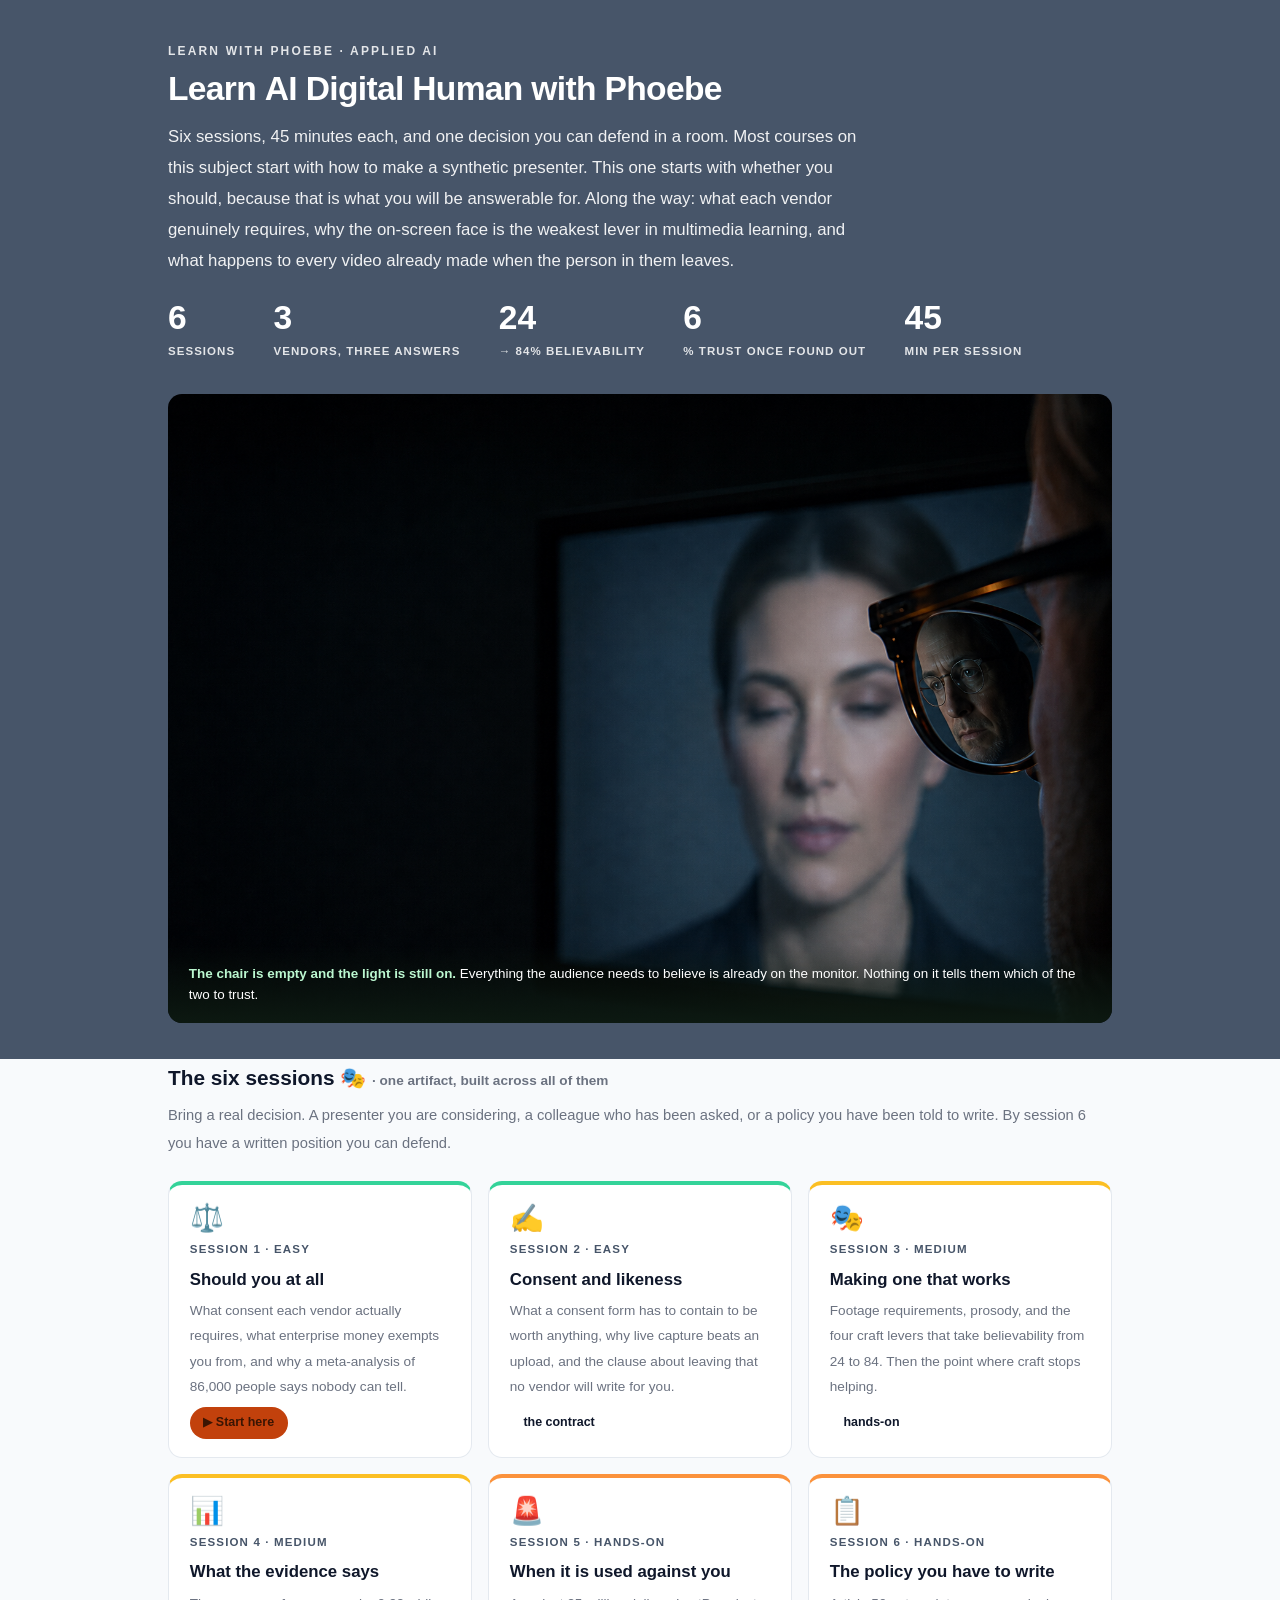
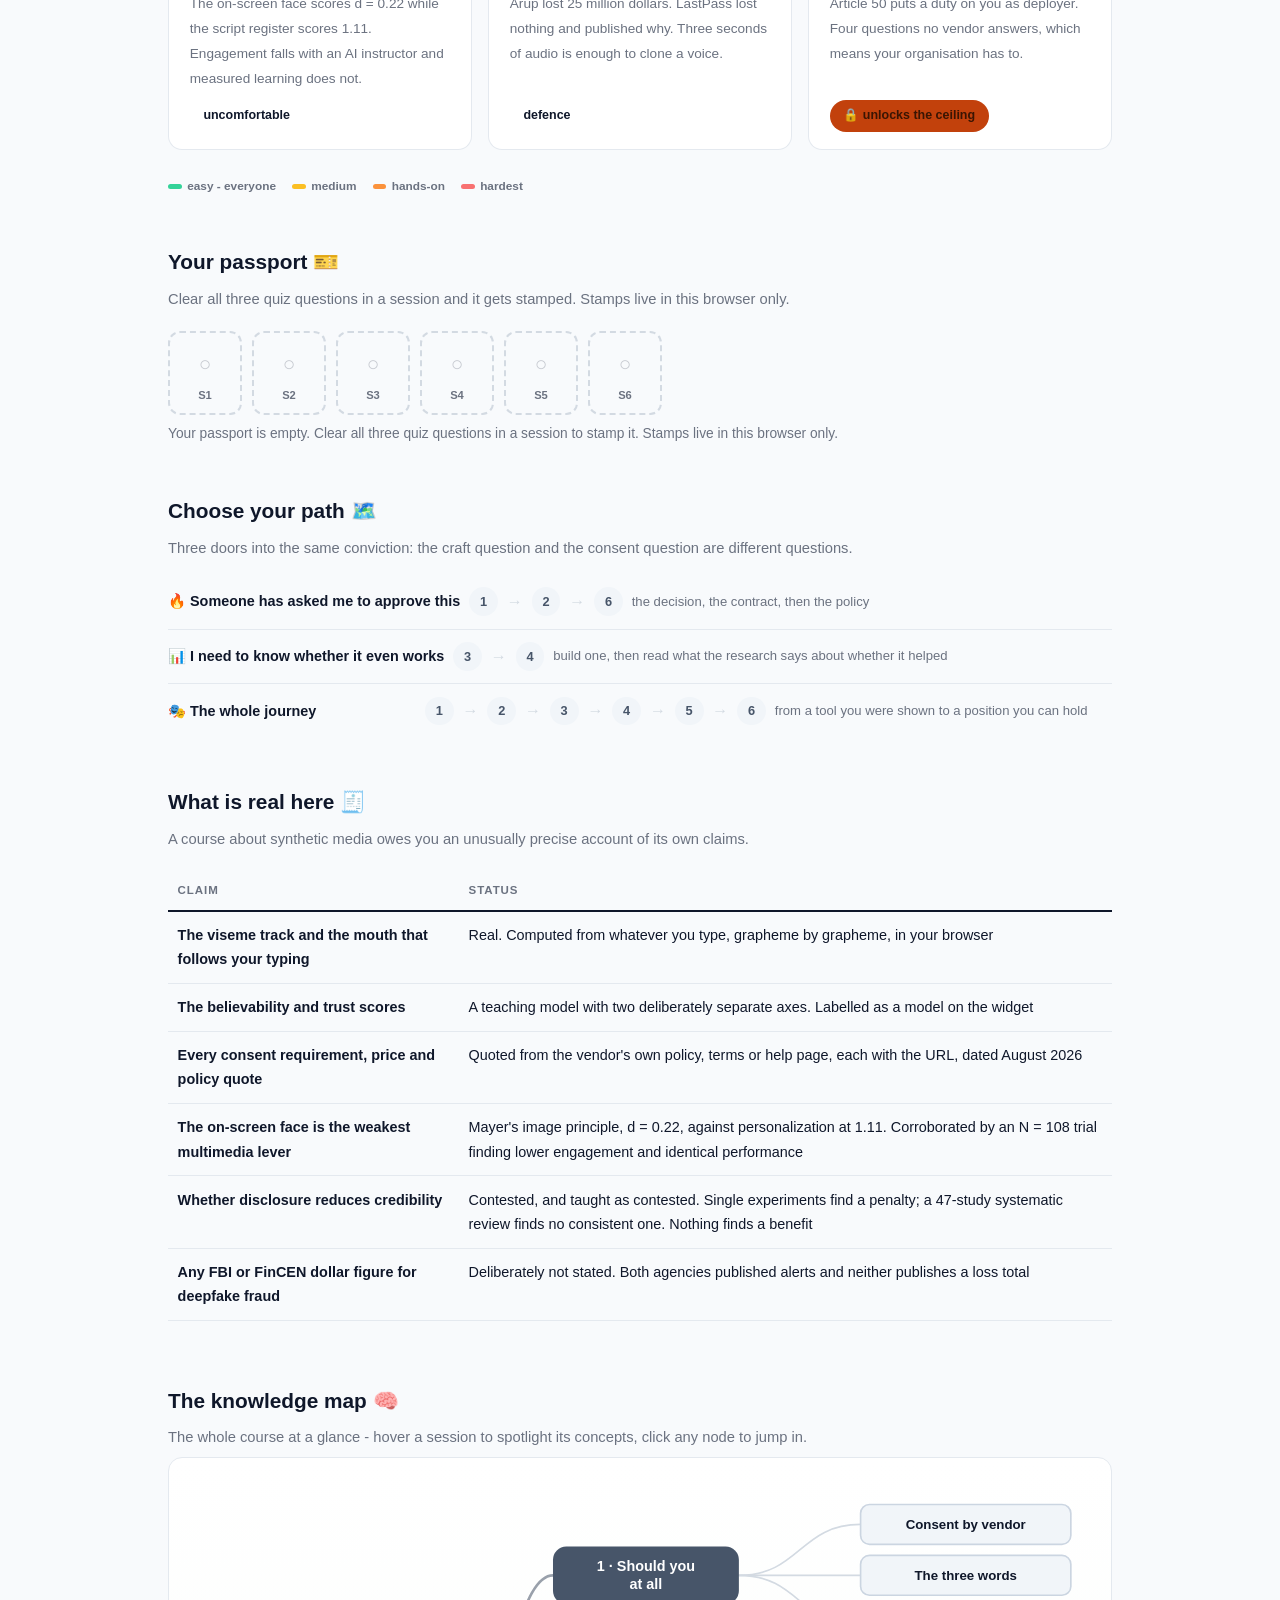
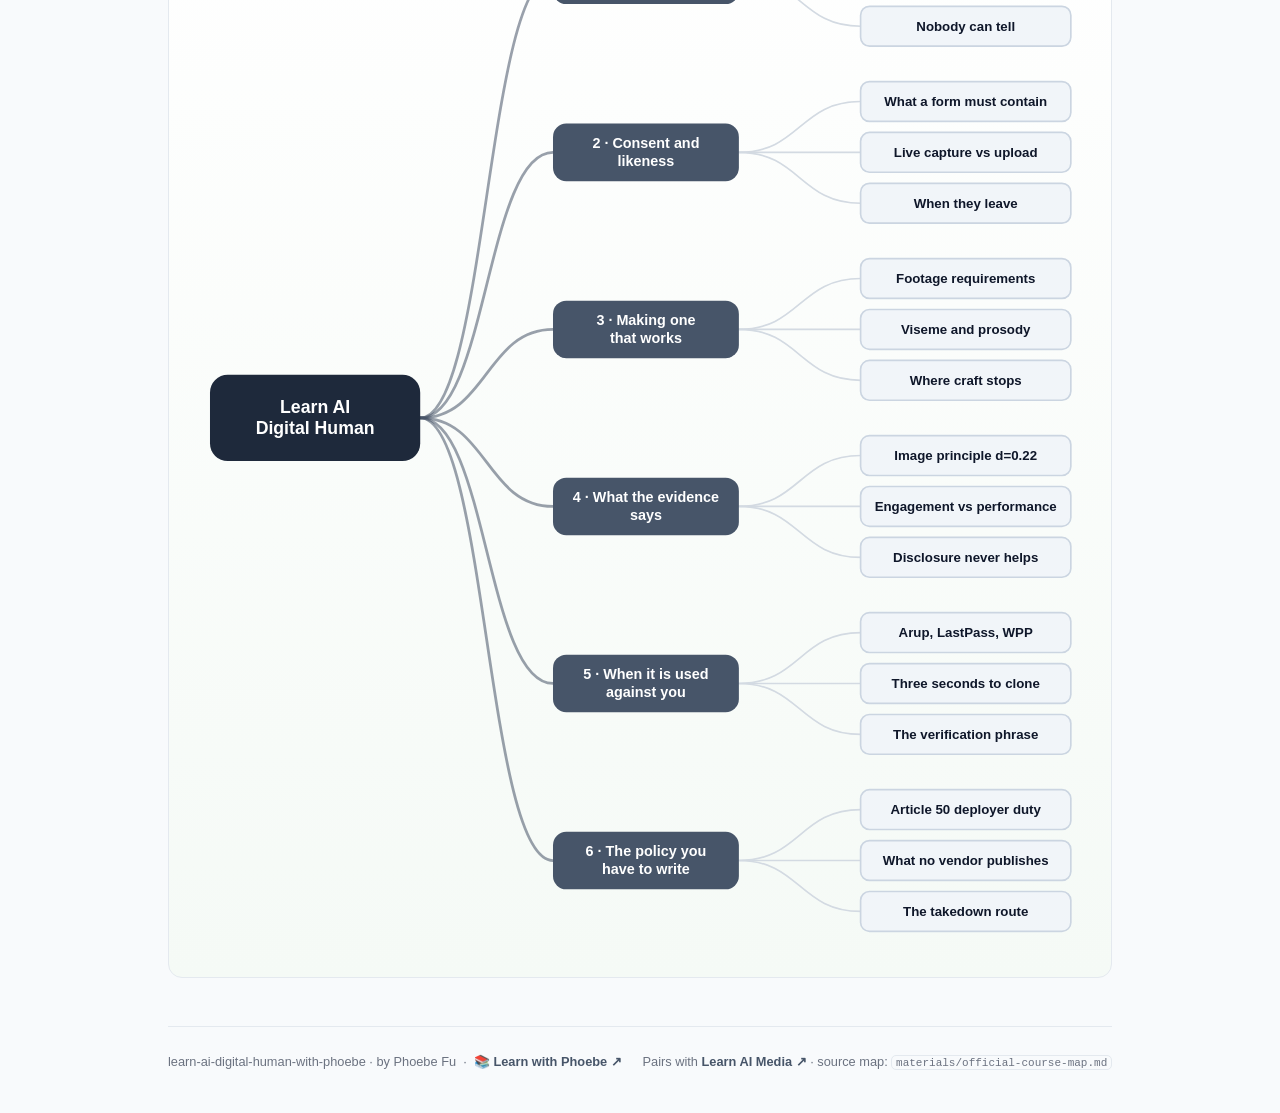
==== index.html @ c994aacd "Style .mono and .callout.warn, which markup used but no stylesheet defined An estate-wide sweep for " ====
<!DOCTYPE html>
<html lang="en">
<head>
<meta charset="UTF-8">
<meta name="viewport" content="width=device-width, initial-scale=1.0">
<!-- social:start -->
<meta name="description" content="Six sessions on synthetic presenters. Drive a real viseme engine in your browser, and find out what consent each vendor requires, what the evidence says about whether a face helps at all, and what happens when the person leaves. Free, by Phoebe Fu.">
<meta property="og:type" content="website">
<meta property="og:site_name" content="Learn with Phoebe">
<meta property="og:title" content="Learn AI Digital Human with Phoebe">
<meta property="og:description" content="Six sessions on synthetic presenters. Real viseme engine, real consent policies, and the evidence nobody quotes.">
<meta property="og:url" content="https://phoebefu6.github.io/learn-ai-digital-human-with-phoebe/">
<meta property="og:image" content="https://phoebefu6.github.io/learn-ai-digital-human-with-phoebe/assets/og-cover.png">
<meta name="twitter:card" content="summary_large_image">
<meta name="twitter:title" content="Learn AI Digital Human with Phoebe">
<meta name="twitter:description" content="Two of three vendors will build a talking likeness from a photo with no consent step.">
<meta name="twitter:image" content="https://phoebefu6.github.io/learn-ai-digital-human-with-phoebe/assets/og-cover.png">
<!-- social:end -->
<title>Learn AI Digital Human with Phoebe</title>
<link rel="stylesheet" href="assets/style.css?v=3">
<style>

  .stats-row { display: flex; gap: 2.4rem; margin-top: 1.5rem; flex-wrap: wrap; }
  .stat b { display: block; font-size: 2.1rem; font-weight: 800; line-height: 1.05; font-variant-numeric: tabular-nums; }
  .stat span { font-size: .72rem; opacity: .85; text-transform: uppercase; letter-spacing: .09em; font-weight: 600; }

  .course-grid { display: grid; grid-template-columns: repeat(auto-fit, minmax(17rem, 1fr)); gap: 1rem; margin-top: 1.5rem; }
  .course-card {
    border: 1px solid var(--hairline);
    border-top: 4px solid var(--diff, var(--indigo));
    border-radius: var(--radius);
    padding: 1.2rem 1.3rem 1.1rem;
    display: flex;
    flex-direction: column;
    gap: .5rem;
    text-decoration: none;
    color: var(--ink);
    background: #fff;
    transition: box-shadow .15s ease, border-color .15s ease, transform .15s ease;
    position: relative;
  }
  .course-card:hover { border-color: var(--indigo-soft); border-top-color: var(--diff, var(--indigo)); box-shadow: 0 8px 28px rgba(21,128,61,.14); transform: translateY(-3px); }
  .course-card .cicon { font-size: 1.7rem; line-height: 1; }
  .course-card .cnum { font-size: .72rem; font-weight: 700; color: var(--indigo); text-transform: uppercase; letter-spacing: .1em; }
  .course-card h3 { font-size: 1.05rem; font-weight: 800; line-height: 1.3; }
  .course-card p { font-size: .85rem; color: var(--muted); flex: 1; }
  .course-card .meta { display: flex; gap: .4rem; flex-wrap: wrap; }

  .diff-legend { display: flex; gap: 1rem; margin-top: 1.6rem; font-size: .74rem; color: var(--muted); font-weight: 600; flex-wrap: wrap; }
  .diff-legend i { display: inline-block; width: .85rem; height: .35rem; border-radius: 999px; margin-right: .35rem; vertical-align: middle; }

  .paths { margin-top: 2.6rem; }
  .paths h2 { font-size: 1.3rem; font-weight: 800; margin-bottom: .3rem; }
  .paths .plede { color: var(--muted); font-size: .92rem; margin-bottom: .8rem; }
  .path { display: flex; gap: .55rem; align-items: center; padding: .75rem 0; border-bottom: .5px solid var(--hairline); flex-wrap: wrap; }
  .path:last-child { border-bottom: none; }
  .path b { min-width: 15.5rem; font-size: .9rem; }
  .path .pstep { background: var(--indigo-50); color: var(--indigo); border-radius: 999px; padding: .16rem .68rem; font-weight: 700; font-size: .8rem; text-decoration: none; transition: all .12s ease; }
  .path .pstep:hover { background: var(--indigo); color: #fff; }
  .path .parr { color: var(--faint); font-weight: 700; }

  .mm-section { margin-top: 1.6rem; }
  .mm-section h2 { font-size: 1.3rem; font-weight: 800; margin-bottom: .2rem; }
  .mm-section .mm-lede { color: var(--muted); font-size: .92rem; margin-bottom: .4rem; }
  .mm-wrap { border: 1px solid var(--hairline); border-radius: var(--radius); background: linear-gradient(180deg,#fff,#F5FAF6); padding: .6rem; overflow-x: auto; }
  .mm-svg { width: 100%; height: auto; display: block; max-width: 60rem; margin: 0 auto; min-width: 34rem; }
  .mm-link { cursor: pointer; text-decoration: none; }
  .mm-node rect { transition: opacity .15s ease, filter .15s ease; }
  .mm-node text { pointer-events: none; }
  .mm-link:hover .mm-node rect { filter: brightness(1.06); }
  .mm-edge { transition: opacity .15s ease; }

  .hero-art { position: relative; margin: 1.8rem 0 0; border-radius: var(--radius); overflow: hidden; background: #0D1A12; }
  .hero-art img { display: block; width: 100%; height: auto; }
  .hero-art figcaption {
    position: absolute; left: 0; right: 0; bottom: 0; padding: 1.1rem 1.3rem;
    background: linear-gradient(to top, rgba(13,26,18,.94), rgba(13,26,18,0));
    color: #fff; font-size: .84rem; line-height: 1.6;
  }
  .hero-art figcaption b { color: #BBF7D0; }
  @media (max-width: 720px) { .hero-art figcaption { position: static; background: #0D1A12; } }
</style>
</head>
<body>

<header class="masthead">
  <div class="wrap">
    <div class="eyebrow">Learn with Phoebe · Applied AI</div>
    <h1>Learn AI <span class="accent">Digital Human</span> with Phoebe</h1>
    <p class="sub">Six sessions, 45 minutes each, and one decision you can defend in a room. Most courses on this subject start with how to make a synthetic presenter. This one starts with whether you should, because that is what you will be answerable for. Along the way: what each vendor genuinely requires, why the on-screen face is the weakest lever in multimedia learning, and what happens to every video already made when the person in them leaves.</p>
    <div class="stats-row">
      <div class="stat"><b data-count="6">6</b><span>sessions</span></div>
      <div class="stat"><b data-count="3">3</b><span>vendors, three answers</span></div>
      <div class="stat"><b data-count="24">24</b><span>→ 84% believability</span></div>
      <div class="stat"><b data-count="6">6</b><span>% trust once found out</span></div>
      <div class="stat"><b data-count="45">45</b><span>min per session</span></div>
    </div>
    <figure class="hero-art">
      <img src="assets/hero.png" alt="A studio monitor showing a composed, well-lit presenter mid-sentence. The chair in front of the camera rig facing the monitor is empty, and the key light is still on.">
      <figcaption><b>The chair is empty and the light is still on.</b> Everything the audience needs to believe is already on the monitor. Nothing on it tells them which of the two to trust.</figcaption>
    </figure>
  </div>
</header>

<main class="wrap">

  <section class="section">
    <div class="paths" style="margin-top:0">
      <h2>The six sessions 🎭 <span style="font-size:.85rem;font-weight:600;color:var(--muted)">· one artifact, built across all of them</span></h2>
      <p class="plede">Bring a real decision. A presenter you are considering, a colleague who has been asked, or a policy you have been told to write. By session 6 you have a written position you can defend.</p>
    </div>

    <div class="course-grid">
      <a class="course-card" href="courses/01-should-you-at-all.html" style="--diff:#34D399">
        <span class="cicon">⚖️</span>
        <span class="cnum">Session 1 · easy</span>
        <h3>Should you at all</h3>
        <p>What consent each vendor actually requires, what enterprise money exempts you from, and why a meta-analysis of 86,000 people says nobody can tell.</p>
        <span class="meta"><span class="pill amber">▶ Start here</span></span>
      </a>
      <a class="course-card" href="courses/02-consent-and-likeness.html" style="--diff:#34D399">
        <span class="cicon">✍️</span>
        <span class="cnum">Session 2 · easy</span>
        <h3>Consent and likeness</h3>
        <p>What a consent form has to contain to be worth anything, why live capture beats an upload, and the clause about leaving that no vendor will write for you.</p>
        <span class="meta"><span class="pill">the contract</span></span>
      </a>
      <a class="course-card" href="courses/03-making-one-that-works.html" style="--diff:#FBBF24">
        <span class="cicon">🎭</span>
        <span class="cnum">Session 3 · medium</span>
        <h3>Making one that works</h3>
        <p>Footage requirements, prosody, and the four craft levers that take believability from 24 to 84. Then the point where craft stops helping.</p>
        <span class="meta"><span class="pill">hands-on</span></span>
      </a>
      <a class="course-card" href="courses/04-what-the-evidence-says.html" style="--diff:#FBBF24">
        <span class="cicon">📊</span>
        <span class="cnum">Session 4 · medium</span>
        <h3>What the evidence says</h3>
        <p>The on-screen face scores d = 0.22 while the script register scores 1.11. Engagement falls with an AI instructor and measured learning does not.</p>
        <span class="meta"><span class="pill">uncomfortable</span></span>
      </a>
      <a class="course-card" href="courses/05-when-it-is-used-against-you.html" style="--diff:#FB923C">
        <span class="cicon">🚨</span>
        <span class="cnum">Session 5 · hands-on</span>
        <h3>When it is used against you</h3>
        <p>Arup lost 25 million dollars. LastPass lost nothing and published why. Three seconds of audio is enough to clone a voice.</p>
        <span class="meta"><span class="pill">defence</span></span>
      </a>
      <a class="course-card" href="courses/06-the-policy-you-have-to-write.html" style="--diff:#FB923C">
        <span class="cicon">📋</span>
        <span class="cnum">Session 6 · hands-on</span>
        <h3>The policy you have to write</h3>
        <p>Article 50 puts a duty on you as deployer. Four questions no vendor answers, which means your organisation has to.</p>
        <span class="meta"><span class="pill amber">🔒 unlocks the ceiling</span></span>
      </a>
    </div>

    <div class="diff-legend">
      <span><i style="background:#34D399"></i>easy - everyone</span>
      <span><i style="background:#FBBF24"></i>medium</span>
      <span><i style="background:#FB923C"></i>hands-on</span>
      <span><i style="background:#F87171"></i>hardest</span>
    </div>
  </section>

  <section class="section">
    <div class="paths" style="margin-top:0">
      <h2>Your passport 🎫</h2>
      <p class="plede">Clear all three quiz questions in a session and it gets stamped. Stamps live in this browser only.</p>
    </div>
    <div class="pp-strip"></div>
  </section>

  <section class="section">
    <div class="paths">
      <h2>Choose your path 🗺️</h2>
      <p class="plede">Three doors into the same conviction: the craft question and the consent question are different questions.</p>
      <div class="path"><b>🔥 Someone has asked me to approve this</b>
        <a class="pstep" href="courses/01-should-you-at-all.html">1</a><span class="parr">→</span>
        <a class="pstep" href="courses/02-consent-and-likeness.html">2</a><span class="parr">→</span>
        <a class="pstep" href="courses/06-the-policy-you-have-to-write.html">6</a>
        <span style="font-size:.82rem;color:var(--muted)">the decision, the contract, then the policy</span>
      </div>
      <div class="path"><b>📊 I need to know whether it even works</b>
        <a class="pstep" href="courses/03-making-one-that-works.html">3</a><span class="parr">→</span>
        <a class="pstep" href="courses/04-what-the-evidence-says.html">4</a>
        <span style="font-size:.82rem;color:var(--muted)">build one, then read what the research says about whether it helped</span>
      </div>
      <div class="path"><b>🎭 The whole journey</b>
        <a class="pstep" href="courses/01-should-you-at-all.html">1</a><span class="parr">→</span>
        <a class="pstep" href="courses/02-consent-and-likeness.html">2</a><span class="parr">→</span>
        <a class="pstep" href="courses/03-making-one-that-works.html">3</a><span class="parr">→</span>
        <a class="pstep" href="courses/04-what-the-evidence-says.html">4</a><span class="parr">→</span>
        <a class="pstep" href="courses/05-when-it-is-used-against-you.html">5</a><span class="parr">→</span>
        <a class="pstep" href="courses/06-the-policy-you-have-to-write.html">6</a>
        <span style="font-size:.82rem;color:var(--muted)">from a tool you were shown to a position you can hold</span>
      </div>
    </div>
  </section>

  <section class="section">
    <div class="paths" style="margin-top:0">
      <h2>What is real here 🧾</h2>
      <p class="plede">A course about synthetic media owes you an unusually precise account of its own claims.</p>
    </div>
    <table class="clean">
      <tr><th>Claim</th><th>Status</th></tr>
      <tr><td>The viseme track and the mouth that follows your typing</td><td>Real. Computed from whatever you type, grapheme by grapheme, in your browser</td></tr>
      <tr><td>The believability and trust scores</td><td>A teaching model with two deliberately separate axes. Labelled as a model on the widget</td></tr>
      <tr><td>Every consent requirement, price and policy quote</td><td>Quoted from the vendor's own policy, terms or help page, each with the URL, dated August 2026</td></tr>
      <tr><td>The on-screen face is the weakest multimedia lever</td><td>Mayer's image principle, d = 0.22, against personalization at 1.11. Corroborated by an N = 108 trial finding lower engagement and identical performance</td></tr>
      <tr><td>Whether disclosure reduces credibility</td><td>Contested, and taught as contested. Single experiments find a penalty; a 47-study systematic review finds no consistent one. Nothing finds a benefit</td></tr>
      <tr><td>Any FBI or FinCEN dollar figure for deepfake fraud</td><td>Deliberately not stated. Both agencies published alerts and neither publishes a loss total</td></tr>
    </table>
  </section>

  <section class="section mm-section">
    <h2>The knowledge map 🧠</h2>
    <p class="mm-lede">The whole course at a glance - hover a session to spotlight its concepts, click any node to jump in.</p>
    <div class="mm-wrap"><div id="mindmap"></div></div>
  </section>

  <footer class="pagefoot">
    <span>learn-ai-digital-human-with-phoebe · by Phoebe Fu &nbsp;·&nbsp; 📚 <a href="https://phoebefu6.github.io/learn-with-phoebe/">Learn with Phoebe ↗</a></span>
    <span>Pairs with <a href="https://phoebefu6.github.io/learn-ai-media-with-phoebe/">Learn AI Media ↗</a> · source map: <span class="mono">materials/official-course-map.md</span></span>
  </footer>

</main>

<script>
window.MINDMAP_DATA = {
  "title": "Learn AI\nDigital Human",
  "centerColor": "#1E293B",
  "sessions": [
    {
      "label": "Should you\nat all",
      "href": "courses/01-should-you-at-all.html",
      "color": "#34D399",
      "concepts": [
        {
          "label": "Consent by vendor",
          "href": "courses/01-should-you-at-all.html"
        },
        {
          "label": "The three words",
          "href": "courses/01-should-you-at-all.html"
        },
        {
          "label": "Nobody can tell",
          "href": "courses/01-should-you-at-all.html"
        }
      ]
    },
    {
      "label": "Consent and\nlikeness",
      "href": "courses/02-consent-and-likeness.html",
      "color": "#34D399",
      "concepts": [
        {
          "label": "What a form must contain",
          "href": "courses/02-consent-and-likeness.html"
        },
        {
          "label": "Live capture vs upload",
          "href": "courses/02-consent-and-likeness.html"
        },
        {
          "label": "When they leave",
          "href": "courses/02-consent-and-likeness.html"
        }
      ]
    },
    {
      "label": "Making one\nthat works",
      "href": "courses/03-making-one-that-works.html",
      "color": "#FBBF24",
      "concepts": [
        {
          "label": "Footage requirements",
          "href": "courses/03-making-one-that-works.html"
        },
        {
          "label": "Viseme and prosody",
          "href": "courses/03-making-one-that-works.html"
        },
        {
          "label": "Where craft stops",
          "href": "courses/03-making-one-that-works.html"
        }
      ]
    },
    {
      "label": "What the evidence\nsays",
      "href": "courses/04-what-the-evidence-says.html",
      "color": "#FBBF24",
      "concepts": [
        {
          "label": "Image principle d=0.22",
          "href": "courses/04-what-the-evidence-says.html"
        },
        {
          "label": "Engagement vs performance",
          "href": "courses/04-what-the-evidence-says.html"
        },
        {
          "label": "Disclosure never helps",
          "href": "courses/04-what-the-evidence-says.html"
        }
      ]
    },
    {
      "label": "When it is used\nagainst you",
      "href": "courses/05-when-it-is-used-against-you.html",
      "color": "#FB923C",
      "concepts": [
        {
          "label": "Arup, LastPass, WPP",
          "href": "courses/05-when-it-is-used-against-you.html"
        },
        {
          "label": "Three seconds to clone",
          "href": "courses/05-when-it-is-used-against-you.html"
        },
        {
          "label": "The verification phrase",
          "href": "courses/05-when-it-is-used-against-you.html"
        }
      ]
    },
    {
      "label": "The policy you\nhave to write",
      "href": "courses/06-the-policy-you-have-to-write.html",
      "color": "#FB923C",
      "concepts": [
        {
          "label": "Article 50 deployer duty",
          "href": "courses/06-the-policy-you-have-to-write.html"
        },
        {
          "label": "What no vendor publishes",
          "href": "courses/06-the-policy-you-have-to-write.html"
        },
        {
          "label": "The takedown route",
          "href": "courses/06-the-policy-you-have-to-write.html"
        }
      ]
    }
  ]
};
</script>
<script src="assets/mindmap.js?v=1"></script>
<script src="assets/app.js?v=1"></script>
</body>
</html>
---- assets/style.css ----
/* learn-mcp-with-phoebe - editorial bold design system
   Accent: SQLite blue #475569 · Ink navy #1E293B · Flagship: amber #C2410C
   (CSS var names still read --indigo/--amber; they hold SQL-blue values.) */

:root {
  --indigo: #475569;
  --indigo-deep: #1E293B;
  --indigo-mid: #64748B;
  --indigo-soft: #CBD5E1;
  --indigo-50: #F1F5F9;
  --ink: #0F172A;
  --muted: #6B7280;
  --faint: #D3DAE2;
  --hairline: #E4E9EF;
  --amber: #C2410C;
  --amber-ink: #3A1503;
  --amber-50: #FEF0E7;
  --paper: #F8FAFC;
  --code-bg: #0B121C;
  --code-ink: #DDE5EE;
  --radius: 14px;
}

* { margin: 0; padding: 0; box-sizing: border-box; }

html { font-size: 16px; scroll-behavior: smooth; }
html.zoom-125 { font-size: 20px; }
html.zoom-150 { font-size: 24px; }

body {
  font-family: "Inter", -apple-system, BlinkMacSystemFont, "Segoe UI", Roboto, sans-serif;
  background: var(--paper);
  color: var(--ink);
  line-height: 1.85;
  font-feature-settings: "tnum";
}

.wrap { max-width: 62rem; margin: 0 auto; padding: 0 1.5rem; }

/* ---------- header band ---------- */
.masthead {
  background: var(--indigo);
  color: #fff;
  padding: 2.5rem 0 2.25rem;
}
.masthead .eyebrow {
  font-size: .75rem;
  letter-spacing: .18em;
  text-transform: uppercase;
  opacity: .85;
  font-weight: 600;
}
.masthead h1 {
  font-size: 2.1rem;
  line-height: 1.15;
  font-weight: 800;
  margin: .5rem 0 .75rem;
  letter-spacing: -.02em;
}
.masthead h1 .accent { color: inherit; }
.masthead .sub { font-size: 1.05rem; opacity: .92; max-width: 44rem; }

.chip-row { display: flex; flex-wrap: wrap; gap: .5rem; margin-top: 1.1rem; }
.chip {
  display: inline-flex;
  align-items: center;
  gap: .35rem;
  border-radius: 999px;
  padding: .25rem .8rem;
  font-size: .78rem;
  font-weight: 600;
  white-space: nowrap;
}
.chip.level { background: #fff; color: var(--indigo); }
.chip.audience { background: rgba(255,255,255,.16); color: #fff; border: 1px solid rgba(255,255,255,.35); }
.chip.time { background: var(--ink); color: #fff; font-variant-numeric: tabular-nums; }


/* ---------- toolbar ---------- */
.toolbar {
  position: sticky;
  top: 0;
  z-index: 40;
  background: rgba(255,255,255,.94);
  backdrop-filter: blur(6px);
  border-bottom: 1px solid var(--hairline);
  padding: .55rem 0;
}
.toolbar .wrap { display: flex; align-items: center; gap: .6rem; }
.toolbar .crumb { font-size: .8rem; color: var(--muted); font-weight: 600; margin-right: auto; }
.toolbar .crumb a { color: var(--indigo); text-decoration: none; }
.btn {
  border: 1px solid var(--hairline);
  background: #fff;
  color: var(--ink);
  border-radius: 999px;
  padding: .35rem .9rem;
  font-size: .78rem;
  font-weight: 600;
  cursor: pointer;
  font-family: inherit;
  transition: all .15s ease;
}
.btn:hover { border-color: var(--indigo); color: var(--indigo); }
.btn.primary { background: var(--indigo); border-color: var(--indigo); color: #fff; }
.btn.primary:hover { background: var(--indigo-deep); }

/* ---------- sections ---------- */
main { padding: 2.5rem 0 4rem; }

.section { margin-bottom: 2.8rem; }
.section-kicker { margin-bottom: 1rem; }
.section-kicker .klabel {
  display: block;
  font-size: .72rem;
  text-transform: uppercase;
  letter-spacing: .1em;
  color: var(--indigo);
  font-weight: 700;
  margin-bottom: .35rem;
}
.section-kicker h2 {
  font-size: 1.45rem;
  font-weight: 800;
  letter-spacing: -.01em;
  display: flex;
  align-items: center;
  gap: .7rem;
  flex-wrap: wrap;
}
.section-kicker .tag {
  border-radius: 999px;
  padding: .18rem .7rem;
  font-size: .7rem;
  font-weight: 700;
  text-transform: uppercase;
  letter-spacing: .08em;
}
.tag.concept { background: var(--indigo-50); color: var(--indigo); }
.tag.demo { background: var(--amber-50); color: var(--amber-ink); }
.tag.exercise { background: var(--ink); color: #fff; }

.lede { color: var(--muted); max-width: 46rem; margin-bottom: 1.4rem; line-height: 1.8; }

/* live vs self-study markers on cards */
.mode {
  font-size: .64rem;
  font-weight: 700;
  text-transform: uppercase;
  letter-spacing: .07em;
  padding: .14rem .6rem;
  border-radius: 999px;
  flex: none;
}
.mode.live { background: var(--indigo); color: #fff; }
.mode.self { background: #fff; color: var(--muted); border: 1px solid var(--hairline); }

/* ---------- accordions ---------- */
details.card {
  border: 1px solid var(--hairline);
  border-radius: var(--radius);
  margin-bottom: .8rem;
  overflow: hidden;
  background: #fff;
}
details.card[open] { border-color: var(--indigo-soft); box-shadow: 0 8px 28px rgba(71,85,105,.08); }
details.card summary {
  list-style: none;
  cursor: pointer;
  padding: 1rem 1.25rem;
  display: flex;
  align-items: center;
  gap: .75rem;
  font-weight: 700;
  font-size: 1.02rem;
  user-select: none;
}
details.card summary::-webkit-details-marker { display: none; }
details.card summary .dot {
  width: .6rem; height: .6rem;
  border-radius: 999px;
  background: var(--indigo);
  flex: none;
}
details.card summary .mini { margin-left: auto; font-size: .72rem; color: var(--muted); font-weight: 600; white-space: nowrap; }
details.card summary .caret { transition: transform .2s ease; color: var(--indigo); font-size: .8rem; }
details.card[open] summary .caret { transform: rotate(90deg); }
details.card .body { padding: 0 1.25rem 1.4rem; border-top: 1px solid var(--hairline); padding-top: 1.15rem; }
details.card .body p { margin-bottom: 1.05rem; max-width: 48rem; }
details.card .body p:last-child { margin-bottom: 0; }
details.card .body ul, details.card .body ol { margin: 0 0 1.1rem 1.2rem; max-width: 47rem; }
details.card .body li { margin-bottom: .65rem; }
details.card .body h4 { font-size: .95rem; font-weight: 700; margin: 1.1rem 0 .45rem; }
details.card .body h4:first-child { margin-top: 0; }

/* ---------- pills & legends ---------- */
.legend { display: flex; flex-wrap: wrap; gap: .5rem; margin: 0 0 1.2rem; }
.pill {
  display: inline-flex;
  align-items: center;
  gap: .4rem;
  border-radius: 999px;
  padding: .28rem .85rem;
  font-size: .78rem;
  font-weight: 600;
}
.pill.solid { background: var(--indigo); color: #fff; }
.pill.light { background: var(--indigo-50); color: var(--indigo); }
.pill.inkpill { background: var(--ink); color: #fff; }
.pill.amber, .pill.peach { background: var(--amber); color: var(--amber-ink); }
.pill.bare { color: var(--faint); }

/* ---------- 4D grid ---------- */
.grid-2 { display: grid; grid-template-columns: repeat(auto-fit, minmax(15rem, 1fr)); gap: .8rem; margin: .5rem 0 1rem; }
.d-card {
  border: 1px solid var(--hairline);
  border-left: 4px solid var(--indigo);
  border-radius: 10px;
  padding: 1rem 1.1rem;
}
.d-card h4 { font-size: .95rem; margin-bottom: .3rem; }
.d-card h4 .lead-letter { color: var(--indigo); }
.d-card p { font-size: .86rem; color: var(--muted); margin: 0; }

/* ---------- tables ---------- */
table.clean { width: 100%; border-collapse: collapse; font-size: .9rem; margin: .4rem 0 1rem; }
table.clean th {
  text-align: left;
  font-size: .72rem;
  text-transform: uppercase;
  letter-spacing: .08em;
  color: var(--muted);
  padding: .5rem .6rem;
  border-bottom: 2px solid var(--ink);
}
table.clean td { padding: .7rem .6rem; border-bottom: .5px solid var(--hairline); vertical-align: top; line-height: 1.7; }
table.clean td:first-child { font-weight: 600; }

/* ---------- prompt boxes ---------- */
.prompt-box {
  position: relative;
  background: var(--code-bg);
  color: var(--code-ink);
  border-radius: var(--radius);
  padding: 1.1rem 1.2rem;
  margin: 1rem 0 1.2rem;
  font-family: "SF Mono", ui-monospace, Menlo, Consolas, monospace;
  font-size: .84rem;
  line-height: 1.65;
  white-space: pre-wrap;
  word-break: break-word;
}
.prompt-box .label {
  position: absolute;
  top: -0.7rem;
  left: 1rem;
  background: var(--indigo);
  color: #fff;
  font-family: "Inter", -apple-system, sans-serif;
  font-size: .68rem;
  font-weight: 700;
  letter-spacing: .06em;
  text-transform: uppercase;
  border-radius: 999px;
  padding: .15rem .7rem;
}
.prompt-box.bad .label { background: var(--faint); color: var(--ink); }
.prompt-box.good .label { background: var(--amber); color: var(--amber-ink); }
.copy-btn {
  position: absolute;
  top: .7rem;
  right: .7rem;
  background: rgba(255,255,255,.1);
  border: 1px solid rgba(255,255,255,.25);
  color: #fff;
  border-radius: 999px;
  padding: .25rem .8rem;
  font-size: .72rem;
  font-weight: 600;
  cursor: pointer;
  font-family: "Inter", -apple-system, sans-serif;
  transition: background .15s ease;
}
.copy-btn:hover { background: rgba(255,255,255,.22); }
.copy-btn.copied { background: var(--amber); border-color: var(--amber); color: var(--amber-ink); }

/* ---------- demo steps ---------- */
.steps { counter-reset: step; margin: .6rem 0 1rem; }
.step {
  display: flex;
  gap: .9rem;
  padding: .85rem 0;
  border-bottom: .5px solid var(--hairline);
}
.step:last-child { border-bottom: none; }
.step::before {
  counter-increment: step;
  content: counter(step);
  flex: none;
  width: 1.7rem; height: 1.7rem;
  border-radius: 999px;
  background: var(--indigo-50);
  color: var(--indigo);
  font-weight: 700;
  font-size: .85rem;
  display: inline-flex;
  align-items: center;
  justify-content: center;
  margin-top: .1rem;
}
.step p { margin: 0; }

/* ---------- callouts ---------- */
.callout {
  border-radius: var(--radius);
  padding: 1rem 1.2rem;
  margin: 1rem 0;
  font-size: .92rem;
}
.callout.tip { background: var(--indigo-50); border-left: 4px solid var(--indigo); }
.callout.win { background: var(--amber-50); border-left: 4px solid var(--amber); }
.callout strong:first-child { display: block; margin-bottom: .2rem; }

.callout.example {
  background: #FFFFFF;
  border: 1px solid var(--hairline);
  border-left: 4px solid var(--amber);
  font-size: .9rem;
}
.callout.example .ex-pill {
  display: inline-block;
  background: var(--amber);
  color: var(--amber-ink);
  border-radius: 999px;
  padding: .15rem .7rem;
  font-size: .68rem;
  font-weight: 700;
  text-transform: uppercase;
  letter-spacing: .06em;
  margin-bottom: .5rem;
}
.callout.example p { margin: 0 0 .75rem; max-width: 47rem; }
.callout.example p:last-child { margin-bottom: 0; }
.callout.example ul { margin: 0 0 0 1.1rem; max-width: 46rem; }
.callout.example li { margin-bottom: .6rem; }
.callout.example li:last-child { margin-bottom: 0; }

/* ---------- zoomable figures ---------- */
figure.zoomable {
  border: 1px solid var(--hairline);
  border-radius: var(--radius);
  padding: 1.2rem;
  margin: 1rem 0 1.4rem;
  cursor: zoom-in;
  transition: box-shadow .15s ease;
  background: #fff;
}
figure.zoomable:hover { box-shadow: 0 8px 28px rgba(71,85,105,.12); }
figure.zoomable svg, figure.zoomable img { width: 100%; height: auto; display: block; }
figure.zoomable figcaption {
  margin-top: .6rem;
  font-size: .76rem;
  color: var(--muted);
  font-weight: 600;
  display: flex;
  align-items: center;
  gap: .4rem;
}

.lightbox {
  position: fixed;
  inset: 0;
  z-index: 100;
  background: rgba(15,23,42,.9);
  display: none;
  align-items: center;
  justify-content: center;
  padding: 3vh 3vw;
  cursor: zoom-out;
}
.lightbox.open { display: flex; }
.lightbox .inner {
  background: #fff;
  border-radius: var(--radius);
  padding: 2rem;
  max-width: 94vw;
  max-height: 92vh;
  overflow: auto;
}
.lightbox .inner svg, .lightbox .inner img { width: min(88vw, 70rem); height: auto; }
.lightbox .close-hint {
  position: fixed;
  top: 1rem; right: 1.4rem;
  color: #fff;
  font-size: .8rem;
  font-weight: 600;
  opacity: .8;
}

/* ---------- courses covered ---------- */
.covered { border: 1px solid var(--hairline); border-radius: var(--radius); overflow: hidden; }
.covered-row {
  display: flex;
  align-items: baseline;
  gap: .8rem;
  padding: .75rem 1.1rem;
  border-bottom: .5px solid var(--hairline);
  font-size: .9rem;
}
.covered-row:last-child { border-bottom: none; }
.covered-row .status { flex: none; }
.covered-row .name { font-weight: 600; }
.covered-row .note { margin-left: auto; color: var(--muted); font-size: .78rem; text-align: right; }

/* ---------- cheat sheet footer ---------- */
.cheat {
  background: var(--ink);
  color: #fff;
  border-radius: var(--radius);
  padding: 1.6rem 1.6rem 1.3rem;
  margin-top: 3rem;
}
.cheat h3 { font-size: 1.1rem; margin-bottom: 1rem; }
.cheat h3 span { color: var(--indigo-soft); }
.cheat .grid-2 { gap: 1rem; }
.cheat .cheat-item { border-left: 3px solid var(--indigo-mid); padding-left: .8rem; }
.cheat .cheat-item b { display: block; font-size: .85rem; color: var(--indigo-soft); }
.cheat .cheat-item span { font-size: .82rem; opacity: .85; }

footer.pagefoot {
  border-top: 1px solid var(--hairline);
  margin-top: 3rem;
  padding: 1.4rem 0 2.5rem;
  font-size: .8rem;
  color: var(--muted);
  display: flex;
  justify-content: space-between;
  flex-wrap: wrap;
  gap: .8rem;
}
footer.pagefoot a { color: var(--indigo); text-decoration: none; font-weight: 600; }

/* ---------- wayfinding: reading progress + section dots + part numbers ---------- */

#progress-bar {
  position: fixed;
  top: 0; left: 0;
  height: 3px;
  width: 0;
  background: linear-gradient(90deg, var(--indigo), var(--amber));
  z-index: 90;
}

.pagenav {
  position: fixed;
  right: 1.1rem;
  top: 50%;
  transform: translateY(-50%);
  z-index: 50;
  display: flex;
  flex-direction: column;
  gap: .55rem;
}
.pagenav a {
  width: .68rem; height: .68rem;
  border-radius: 999px;
  background: #fff;
  border: 2px solid var(--faint);
  display: block;
  position: relative;
  transition: all .15s ease;
}
.pagenav a:hover { border-color: var(--indigo); transform: scale(1.3); }
.pagenav a.active { background: var(--indigo); border-color: var(--indigo); }
.pagenav a .nlabel {
  position: absolute;
  right: 1.4rem;
  top: 50%;
  transform: translateY(-50%);
  background: var(--ink);
  color: #fff;
  font-size: .7rem;
  font-weight: 600;
  padding: .22rem .65rem;
  border-radius: 6px;
  white-space: nowrap;
  opacity: 0;
  pointer-events: none;
  transition: opacity .15s ease;
}
.pagenav a:hover .nlabel { opacity: 1; }
@media (max-width: 74rem) { .pagenav { display: none; } }

main { counter-reset: partnum -1; }
.section .section-kicker { position: relative; }
.section .section-kicker::before {
  counter-increment: partnum;
  content: counter(partnum, decimal-leading-zero);
  position: absolute;
  right: 0;
  top: -1.2rem;
  font-size: 4.4rem;
  font-weight: 800;
  color: var(--indigo-50);
  line-height: 1;
  font-variant-numeric: tabular-nums;
  pointer-events: none;
  z-index: 0;
}
.section .section-kicker > * { position: relative; z-index: 1; }

details.card summary { transition: background .15s ease; }
details.card summary:hover { background: #FAFCFE; }

/* ---------- journey strip: you are here in the series ---------- */
.journey {
  display: flex;
  align-items: center;
  gap: .45rem;
  margin-top: 1.1rem;
  flex-wrap: wrap;
}
.journey .jlabel { font-size: .7rem; font-weight: 700; text-transform: uppercase; letter-spacing: .09em; opacity: .8; margin-right: .3rem; }
.journey a {
  width: 1.7rem; height: 1.7rem;
  border-radius: 999px;
  display: inline-flex;
  align-items: center;
  justify-content: center;
  font-size: .8rem;
  font-weight: 700;
  text-decoration: none;
  color: #fff;
  border: 1.5px solid rgba(255,255,255,.45);
  transition: all .15s ease;
  font-variant-numeric: tabular-nums;
}
.journey a:hover { border-color: #fff; transform: scale(1.12); }
.journey a.here { background: #fff; color: var(--indigo); border-color: #fff; }
.journey a.dd-chip { width: auto; border-radius: 999px; padding: 0 .7rem; font-size: .72rem; }

/* ---------- check-yourself quiz ---------- */
.quiz-q {
  border: 1px solid var(--hairline);
  border-radius: var(--radius);
  padding: 1.1rem 1.25rem 1rem;
  margin-bottom: .9rem;
  background: #fff;
}
.quiz-q .qtext { font-weight: 700; margin-bottom: .7rem; }
.quiz-q .qopt {
  display: block;
  width: 100%;
  text-align: left;
  background: #fff;
  border: 1px solid var(--hairline);
  border-radius: 10px;
  padding: .6rem .9rem;
  margin-bottom: .5rem;
  font-size: .9rem;
  font-family: inherit;
  color: var(--ink);
  cursor: pointer;
  transition: all .15s ease;
}
.quiz-q .qopt:hover { border-color: var(--indigo); background: var(--indigo-50); }
.quiz-q .qopt.correct { background: var(--indigo); border-color: var(--indigo); color: #fff; font-weight: 600; }
.quiz-q .qopt.correct::after { content: "  ✓"; }
.quiz-q .qopt.wrong { background: #FEF2F2; border-color: #FCA5A5; color: #991B1B; animation: qshake .3s ease; }
.quiz-q .qopt.wrong::after { content: "  ✗ try again"; font-size: .78rem; }
.quiz-q .qopt:disabled { cursor: default; }
.quiz-q .qwhy {
  display: none;
  background: var(--amber-50);
  border-left: 4px solid var(--amber);
  border-radius: 8px;
  padding: .6rem .9rem;
  font-size: .86rem;
  margin-top: .3rem;
}
.quiz-q.answered .qwhy { display: block; }
@keyframes qshake {
  0%, 100% { transform: translateX(0); }
  25% { transform: translateX(-5px); }
  75% { transform: translateX(5px); }
}
.quiz-score { font-weight: 700; color: var(--indigo); margin-top: .4rem; }

@media (prefers-reduced-motion: reduce) {
  .quiz-q .qopt.wrong { animation: none; }
  .journey a:hover { transform: none; }
}

/* ---------- micro-interactions (react-bits inspired, vanilla) ---------- */

/* BlurText: staggered word reveal on the masthead headline */
.masthead h1 .bw {
  display: inline-block;
  opacity: 0;
  filter: blur(8px);
  transform: translateY(.35em);
  animation: bw-in .7s cubic-bezier(.22,.9,.35,1) forwards;
  animation-delay: var(--bw-delay, 0s);
}
@keyframes bw-in {
  to { opacity: 1; filter: blur(0); transform: translateY(0); }
}

/* SpotlightCard: cursor-following highlight on accordion cards */
details.card { position: relative; }
details.card::after {
  content: "";
  position: absolute;
  inset: 0;
  pointer-events: none;
  opacity: 0;
  transition: opacity .3s ease;
  background: radial-gradient(320px circle at var(--mx, 50%) var(--my, 50%), rgba(71,85,105,.09), transparent 65%);
}
details.card:hover::after { opacity: 1; }

/* ScrollReveal: sections rise in as they enter the viewport */
.js-reveal .section {
  opacity: 0;
  transform: translateY(16px);
  transition: opacity .6s ease, transform .6s cubic-bezier(.22,.9,.35,1);
}
.js-reveal .section.revealed { opacity: 1; transform: none; }

@media (prefers-reduced-motion: reduce) {
  .masthead h1 .bw { animation: none; opacity: 1; filter: none; transform: none; }
  details.card::after { display: none; }
  .js-reveal .section { opacity: 1; transform: none; transition: none; }
}

@media (max-width: 40rem) {
  .masthead h1 { font-size: 1.6rem; }
  
  .toolbar .crumb { display: none; }
}

@media print {
  .toolbar, .copy-btn { display: none; }
  details.card { border: 1px solid #ccc; }
}

/* ---------- live SQL playground (sql-live.js) ---------- */
.sqlbox {
  border: 1px solid var(--hairline);
  border-radius: var(--radius);
  background: #fff;
  overflow: hidden;
  margin: 1rem 0 1.4rem;
  box-shadow: 0 8px 28px rgba(71,85,105,.06);
}
.sql-bar {
  display: flex; align-items: center; gap: .5rem;
  padding: .5rem .8rem;
  background: var(--indigo-deep);
  color: #fff;
}
.sql-dot { width: .6rem; height: .6rem; border-radius: 999px; background: var(--amber); flex: none; }
.sql-title { font-size: .76rem; font-weight: 600; letter-spacing: .02em; opacity: .92; }
.sql-spacer { margin-left: auto; }
.sql-btn {
  border: 1px solid rgba(255,255,255,.28);
  background: rgba(255,255,255,.08);
  color: #fff;
  border-radius: 999px;
  padding: .26rem .8rem;
  font-size: .74rem; font-weight: 700; cursor: pointer;
  font-family: inherit; transition: all .14s ease; white-space: nowrap;
}
.sql-btn:hover { background: rgba(255,255,255,.2); }
.sql-btn.sql-run { background: var(--amber); color: var(--amber-ink); border-color: var(--amber); }
.sql-btn.sql-run:hover { filter: brightness(1.05); }
.sql-label {
  display: block;
  font-size: .64rem; text-transform: uppercase; letter-spacing: .09em;
  font-weight: 700; color: var(--muted);
  padding: .6rem .9rem .2rem;
}
.sql-code-wrap { border-bottom: 1px solid var(--hairline); }
.sql-code {
  width: 100%;
  border: none; outline: none; resize: vertical;
  padding: .35rem .9rem .9rem;
  font-family: "SF Mono", "JetBrains Mono", Menlo, Consolas, monospace;
  font-size: .86rem; line-height: 1.6;
  color: var(--ink); background: #fff;
  tab-size: 2;
}
.sql-out { padding: .2rem .9rem 1rem; overflow-x: auto; }
.sql-tablewrap { overflow-x: auto; }
table.sql-table { width: 100%; border-collapse: collapse; font-size: .84rem; margin: .3rem 0 .1rem; }
table.sql-table th {
  text-align: left; text-transform: uppercase; letter-spacing: .05em;
  font-size: .68rem; color: var(--indigo); font-weight: 800;
  padding: .35rem .6rem; border-bottom: 2px solid var(--indigo-50); white-space: nowrap;
}
table.sql-table td {
  padding: .32rem .6rem; border-bottom: .5px solid var(--hairline);
  font-variant-numeric: tabular-nums; white-space: nowrap;
}
table.sql-table tr:last-child td { border-bottom: none; }
.sql-null { color: var(--faint); font-style: italic; font-size: .78rem; }
.sql-note { font-size: .74rem; color: var(--muted); margin: .5rem 0 0; font-weight: 600; }
.sql-hint { font-weight: 500; font-style: italic; }
.sql-err {
  font-size: .82rem; color: #991B1B; background: #FEF2F2;
  border: 1px solid #FCA5A5; border-radius: 8px;
  padding: .55rem .75rem; margin: .4rem 0 0;
  font-family: "SF Mono", Menlo, monospace;
}
.sql-cap { font-size: .78rem; color: var(--muted); padding: 0 .9rem .8rem; }
.sqlbox.sql-had-err .sql-bar { background: #7f1d1d; }


@keyframes mcpIn { from { opacity: 0; transform: translateY(6px); } to { opacity: 1; transform: none; } }


@media (max-width: 640px) {  }


@media (max-width: 640px) {
  
  
}

/* === LWP-PATCH v2 === */
/* palette-agnostic aliases: 75 repos use --indigo/--amber, 1 uses --pine/--clay */
:root {
  --pv-accent: var(--indigo, var(--pine, #334155));
  --pv-flag: var(--amber, var(--clay, #B45309));
  --pv-flag-50: var(--amber-50, var(--clay-50, #FEF3E2));
}

/* ============================================================
   v2 - readable on a phone + reading modes
   Layout only. No palette tokens are changed.
   ============================================================ */

/* --- skip link --- */
.skip-link {
  position: absolute; left: -9999px; top: 0; z-index: 200;
  background: var(--pv-accent); color: #fff;
  padding: .7rem 1.1rem; border-radius: 0 0 var(--radius) 0;
  font-weight: 700; font-size: .85rem; text-decoration: none;
}
.skip-link:focus { left: 0; }

/* --- visible keyboard focus everywhere --- */
:focus-visible {
  outline: 3px solid var(--pv-flag);
  outline-offset: 2px;
  border-radius: 4px;
}

/* --- diagrams: hold authored width, scroll instead of shrinking --- */
.figscroll { overflow-x: auto; -webkit-overflow-scrolling: touch; overscroll-behavior-x: contain; }
.figscroll::-webkit-scrollbar { height: 6px; }
.figscroll::-webkit-scrollbar-thumb { background: var(--faint); border-radius: 3px; }

/* --- tables: scroll container + sticky row label --- */
.tablescroll { overflow-x: auto; -webkit-overflow-scrolling: touch; border-radius: var(--radius); }

/* --- section contents counter --- */
.sec-meta {
  display: block; margin-top: .3rem;
  font-size: .72rem; font-weight: 700; letter-spacing: .06em;
  text-transform: uppercase; color: var(--muted);
  font-variant-numeric: tabular-nums;
}

/* --- study-mode switch --- */
.btn.mode-on { background: var(--pv-flag); border-color: var(--pv-flag); color: #fff; }

/* --- deep-linked card gets a moment of emphasis --- */
details.card.linked { border-color: var(--pv-flag); box-shadow: 0 0 0 3px var(--pv-flag-50); }

@media (max-width: 820px) {
  /* labels keep the size they were drawn at; the figure scrolls */
  figure.zoomable svg { min-width: 820px; }
  .figscroll .mm-svg, .mindmap svg { min-width: 840px; }

  table.clean { min-width: 620px; }
  table.clean th:first-child,
  table.clean td:first-child {
    position: sticky; left: 0; background: #fff;
    box-shadow: 1px 0 0 var(--hairline);
  }

  pre, .prompt-box { overflow-x: auto; }

  /* 44px tap targets */
  details.card summary { min-height: 44px; }
  .qopt { min-height: 44px; display: flex; align-items: center; padding: .7rem .9rem; }
  .toolbar .btn, .pagefoot a { min-height: 44px; display: inline-flex; align-items: center; }
}

@media (max-width: 640px) {
  /* long inline code tokens and nowrap chips are the two things that still
     forced the page sideways below 640px: let them break rather than push
     the layout. Inside the media query only - desktop is untouched. */
  :not(pre) > code, .prompt-box span, code span,
  p span, li span, td span { overflow-wrap: anywhere; word-break: break-word; }
  .chip, .syn-chip, .pill, .mode, .tag { white-space: normal; max-width: 100%; }

  
  
  .chip-row, .legend { flex-wrap: wrap; }
  .journey { flex-wrap: wrap; row-gap: .45rem; }
}

/* --- print: a session should print as a complete handout --- */
@media print {
  .pagenav, #progress-bar, .skip-link, .journey, .lightbox { display: none !important; }
  details.card > .body { display: block !important; }
  details.card, figure, table.clean, .callout { break-inside: avoid; page-break-inside: avoid; }
  figure.zoomable svg { min-width: 0; max-width: 100%; }
  .figscroll, .tablescroll { overflow: visible; }
  a[href^="http"]::after { content: " (" attr(href) ")"; font-size: .72rem; color: #555; }
}

/* swipe hint: own line, only when the diagram really does scroll */
figure.zoomable.can-scroll figcaption { flex-wrap: wrap; }
figure.zoomable.can-scroll figcaption::after {
  content: "swipe the diagram \2192";
  flex: 0 0 100%;
  margin-top: .2rem;
  font-size: .72rem;
  font-weight: 700;
  letter-spacing: .04em;
  color: var(--pv-flag);
}
/* === /LWP-PATCH === */


/* ============================================================
   LWP WIDGET KIT v1 - wipe / hotspot / tick / tryrow / stakes
   / scorecard / passport. Self-theming off the course :root.
   ============================================================ */

/* --- shared shell --------------------------------------- */
.wk {
  margin: 26px 0;
  border: 1px solid var(--hairline);
  border-radius: var(--radius);
  background: #fff;
  box-shadow: 0 2px 10px rgba(0,0,0,.03);
  overflow: hidden;
}
.wk-head {
  display: flex; align-items: center; gap: 10px;
  padding: 12px 16px;
  background: var(--indigo-50);
  border-bottom: 1px solid var(--hairline);
}
.wk-head b {
  font-size: 0.74rem; font-weight: 800; letter-spacing: .07em;
  text-transform: uppercase; color: var(--indigo-deep);
}
.wk-head .wk-hint { font-size: 0.82rem; color: var(--muted); }
.wk-body { padding: 18px 16px; }
.wk-foot {
  padding: 10px 16px; border-top: 1px dashed var(--hairline);
  font-size: 0.82rem; color: var(--muted); background: var(--paper);
}

/* --- 1. wipe: draggable before/after ------------------- */
.wipe { position: relative; user-select: none; touch-action: none; }
.wipe-panes { position: relative; overflow: hidden; border-radius: 10px; }
.wipe-a, .wipe-b { padding: 18px 20px; font-size: 0.92rem; line-height: 1.75; }
.wipe-a { background: #FEF2F2; border: 1px solid #FCA5A5; border-radius: 10px; }
.wipe-b {
  position: absolute; inset: 0;
  background: var(--indigo-50); border: 1px solid var(--indigo-soft);
  border-radius: 10px;
  clip-path: inset(0 0 0 var(--wx, 50%));
}
.wipe-a h5, .wipe-b h5 {
  margin: 0 0 8px; font-size: 0.72rem; letter-spacing: .07em;
  text-transform: uppercase; font-weight: 800;
}
.wipe-a h5 { color: #991B1B; }
.wipe-b h5 { color: var(--indigo-deep); }
.wipe-a p, .wipe-b p { margin: 0 0 6px; }
.wipe-grip {
  position: absolute; top: 0; bottom: 0; width: 3px;
  background: var(--indigo); cursor: ew-resize; z-index: 3;
  transform: translateX(-1.5px);
}
.wipe-grip::after {
  content: "⇄"; position: absolute; top: 50%; left: 50%;
  transform: translate(-50%, -50%);
  width: 30px; height: 30px; border-radius: 999px;
  background: var(--indigo); color: #fff;
  display: grid; place-items: center;
  font-size: 0.85rem; font-weight: 800;
  box-shadow: 0 3px 12px rgba(0,0,0,.22);
}
.wipe-tags { display: flex; justify-content: space-between; margin-top: 10px; }
.wipe-tags span {
  font-size: 0.7rem; font-weight: 800; letter-spacing: .06em;
  text-transform: uppercase; padding: 3px 10px; border-radius: 999px;
}
.wipe-tags .wt-a { background: #FEF2F2; color: #991B1B; }
.wipe-tags .wt-b { background: var(--indigo-50); color: var(--indigo-deep); }

/* --- 2. hotspot: pins on a mock ------------------------ */
.hotspot { position: relative; }
.hs-mock { position: relative; border-radius: 10px; overflow: hidden; }
.hs-mock svg { display: block; width: 100%; height: auto; }
.hs-pin {
  position: absolute; left: var(--x); top: var(--y);
  transform: translate(-50%, -50%);
  width: 27px; height: 27px; border-radius: 999px;
  border: 2px solid #fff; background: var(--indigo); color: #fff;
  font: 800 0.78rem/1 Inter, sans-serif;
  display: grid; place-items: center; cursor: pointer;
  box-shadow: 0 2px 9px rgba(0,0,0,.28);
  transition: transform .16s ease, background .16s ease;
  z-index: 2;
}
.hs-pin:hover { transform: translate(-50%, -50%) scale(1.18); }
.hs-pin.on { background: var(--amber); color: var(--amber-ink); }
.hs-pin::before {
  content: ""; position: absolute; inset: -7px; border-radius: 999px;
  border: 2px solid var(--indigo); opacity: 0;
}
.hs-pin.on::before { border-color: var(--amber); opacity: .55; }
.hs-caps { margin-top: 14px; display: grid; gap: 8px; }
.hs-cap {
  display: none; gap: 10px;
  padding: 12px 14px; border-radius: 10px;
  background: var(--indigo-50); border-left: 3px solid var(--indigo);
  font-size: 0.9rem; line-height: 1.7;
}
.hs-cap.on { display: flex; }
.hs-cap b {
  flex: 0 0 auto; color: var(--indigo-deep);
  font-size: 0.74rem; letter-spacing: .06em; text-transform: uppercase;
  padding-top: 2px;
}
.hs-empty { font-size: 0.86rem; color: var(--muted); font-style: italic; }

/* --- 3. tick: travelling-dot pipeline ------------------ */
.tick-rail { position: relative; padding: 26px 0 8px; }
.tick-line {
  position: absolute; left: 4%; right: 4%; top: 40px; height: 3px;
  background: var(--hairline); border-radius: 2px;
}
.tick-fill {
  position: absolute; left: 0; top: 0; height: 100%;
  background: var(--indigo); border-radius: 2px;
  width: 0; transition: width .45s cubic-bezier(.4,0,.2,1);
}
.tick-dot {
  position: absolute; top: 41.5px; left: 4%;
  width: 15px; height: 15px; border-radius: 999px;
  background: var(--amber); border: 3px solid #fff;
  box-shadow: 0 2px 9px rgba(0,0,0,.25);
  transform: translate(-50%, -50%);
  transition: left .45s cubic-bezier(.4,0,.2,1);
  z-index: 3;
}
.tick-stages { display: flex; justify-content: space-between; position: relative; }
.tick-stage { flex: 1; text-align: center; }
.tick-stage i {
  display: block; width: 13px; height: 13px; margin: 34px auto 10px;
  border-radius: 999px; background: #fff;
  border: 3px solid var(--faint); transition: border-color .3s ease;
}
.tick-stage.done i { border-color: var(--indigo); background: var(--indigo); }
.tick-stage span {
  font-size: 0.76rem; font-weight: 700; color: var(--muted);
  transition: color .3s ease;
}
.tick-stage.done span { color: var(--ink); }
.tick-controls { display: flex; gap: 8px; align-items: center; margin-top: 6px; }
.tick-btn {
  font: 700 0.8rem Inter, sans-serif; cursor: pointer;
  padding: 7px 15px; border-radius: 999px;
  border: 1px solid var(--indigo); background: var(--indigo); color: #fff;
}
.tick-btn.ghost { background: #fff; color: var(--indigo); }
.tick-btn:disabled { opacity: .4; cursor: not-allowed; }
.tick-note {
  display: none; margin-top: 12px; padding: 13px 15px;
  background: var(--paper); border-left: 3px solid var(--amber);
  border-radius: 8px; font-size: 0.9rem; line-height: 1.75;
}
.tick-note.on { display: block; }
.tick-note b { color: var(--indigo-deep); }

/* --- 4. tryrow: inline micro-try ----------------------- */
.tryrow .tr-in {
  display: flex; gap: 8px; flex-wrap: wrap;
}
.tryrow textarea, .tryrow input[type="text"] {
  flex: 1 1 260px; min-height: 44px;
  font: 400 0.9rem/1.6 ui-monospace, SFMono-Regular, Menlo, monospace;
  padding: 10px 12px; border-radius: 9px;
  border: 1px solid var(--hairline); background: var(--paper); color: var(--ink);
  resize: vertical;
}
.tryrow textarea:focus, .tryrow input:focus {
  outline: none; border-color: var(--indigo);
  box-shadow: 0 0 0 3px var(--indigo-50);
}
.tr-go {
  font: 800 0.8rem Inter, sans-serif; cursor: pointer;
  padding: 0 18px; border-radius: 9px; min-height: 44px;
  border: 1px solid var(--indigo); background: var(--indigo); color: #fff;
}
.tr-out {
  display: none; margin-top: 12px; padding: 13px 15px;
  border-radius: 9px; background: var(--indigo-50);
  border-left: 3px solid var(--indigo);
  font-size: 0.9rem; line-height: 1.7;
}
.tr-out.on { display: block; }
.tr-out.bad { background: #FEF2F2; border-left-color: #991B1B; }
.tr-metrics { display: flex; flex-wrap: wrap; gap: 18px; margin-bottom: 6px; }
.tr-metric { display: flex; flex-direction: column; }
.tr-metric b {
  font: 800 1.35rem/1.1 Inter, sans-serif;
  font-variant-numeric: tabular-nums; color: var(--indigo-deep);
}
.tr-metric span {
  font-size: 0.68rem; font-weight: 700; letter-spacing: .06em;
  text-transform: uppercase; color: var(--muted); margin-top: 3px;
}
.tr-verdict { font-weight: 700; }
.tr-verdict.ok { color: var(--indigo-deep); }
.tr-verdict.no { color: #991B1B; }

/* --- 5. stakes: live cost meter ------------------------ */
.stakes-grid { display: grid; gap: 9px; }
.stakes-grid label {
  display: flex; align-items: flex-start; gap: 10px;
  padding: 11px 13px; border-radius: 9px;
  border: 1px solid var(--hairline); background: var(--paper);
  cursor: pointer; font-size: 0.9rem; line-height: 1.65;
  transition: border-color .16s ease, background .16s ease;
}
.stakes-grid label:hover { border-color: var(--indigo-soft); }
.stakes-grid label.on { border-color: var(--indigo); background: var(--indigo-50); }
.stakes-grid label.trap.on { border-color: #991B1B; background: #FEF2F2; }
.stakes-grid input { margin-top: 4px; accent-color: var(--indigo); flex: 0 0 auto; }
.stakes-grid .sk-d {
  margin-left: auto; flex: 0 0 auto;
  font: 800 0.76rem Inter, sans-serif; font-variant-numeric: tabular-nums;
  padding: 2px 9px; border-radius: 999px;
  background: var(--indigo-50); color: var(--indigo-deep);
}
.stakes-grid label.trap .sk-d { background: #FEF2F2; color: #991B1B; }
.stakes-read {
  display: flex; align-items: baseline; gap: 12px; flex-wrap: wrap;
  margin-top: 16px; padding: 15px 17px; border-radius: 10px;
  background: var(--indigo-deep); color: #fff;
}
.stakes-read output {
  font: 800 2.1rem/1 Inter, sans-serif; font-variant-numeric: tabular-nums;
}
.stakes-read .sk-unit { font-size: 0.85rem; opacity: .82; }
.stakes-read .sk-delta {
  margin-left: auto; font-size: 0.85rem; font-weight: 700;
  padding: 4px 11px; border-radius: 999px;
  background: rgba(255,255,255,.15);
}
.stakes-read .sk-delta.good { background: var(--amber); color: var(--amber-ink); }
.stakes-read .sk-delta.bad { background: #FCA5A5; color: #7f1d1d; }

/* --- 6. scorecard: halfway self-grade ------------------ */
.scorecard .sc-row {
  display: grid; grid-template-columns: 1fr auto; gap: 10px; align-items: center;
  padding: 11px 0; border-bottom: 1px solid var(--hairline);
}
.scorecard .sc-row:last-of-type { border-bottom: 0; }
.scorecard .sc-q { font-size: 0.92rem; line-height: 1.6; }
.scorecard .sc-q em { color: var(--muted); font-style: normal; font-size: 0.84rem; display: block; }
.sc-opts { display: flex; gap: 6px; }
.sc-opts button {
  width: 34px; height: 34px; border-radius: 8px; cursor: pointer;
  border: 1px solid var(--hairline); background: #fff; color: var(--muted);
  font: 800 0.82rem Inter, sans-serif;
}
.sc-opts button.on { background: var(--indigo); border-color: var(--indigo); color: #fff; }
.sc-total {
  margin-top: 16px; padding: 15px 17px; border-radius: 10px;
  background: var(--indigo-50); border-left: 3px solid var(--indigo);
}
.sc-total b {
  font: 800 1.6rem/1 Inter, sans-serif; font-variant-numeric: tabular-nums;
  color: var(--indigo-deep); display: block; margin-bottom: 4px;
}
.sc-total span { font-size: 0.9rem; line-height: 1.7; }

/* --- 7. passport --------------------------------------- */
.pp-pill {
  display: inline-flex; align-items: center; gap: 6px;
  font: 800 0.72rem Inter, sans-serif; letter-spacing: .04em;
  padding: 5px 12px; border-radius: 999px;
  background: var(--indigo-50); color: var(--indigo-deep);
  border: 1px solid var(--indigo-soft); cursor: default;
}
.pp-pill.full { background: var(--amber); color: var(--amber-ink); border-color: var(--amber); }
.pp-strip { display: flex; gap: 10px; flex-wrap: wrap; margin: 18px 0 6px; }
.pp-stamp {
  display: flex; flex-direction: column; align-items: center; gap: 6px;
  width: 74px; padding: 12px 6px; border-radius: 12px;
  border: 2px dashed var(--faint); background: var(--paper);
  text-decoration: none; color: var(--muted);
  transition: all .18s ease;
}
.pp-stamp:hover { border-color: var(--indigo-soft); }
.pp-stamp i { font-size: 1.3rem; font-style: normal; opacity: .35; }
.pp-stamp b { font: 800 0.7rem Inter, sans-serif; }
.pp-stamp.got {
  border-style: solid; border-color: var(--indigo);
  background: var(--indigo-50); color: var(--indigo-deep);
}
.pp-stamp.got i { opacity: 1; }
.pp-note { font-size: 0.86rem; color: var(--muted); }

/* --- 8. cliffhanger ------------------------------------ */
.callout.next {
  border-left: 4px solid var(--amber); background: var(--amber-50);
}
.callout.next .nx-pill {
  display: inline-block; margin-bottom: 7px;
  font: 800 0.68rem Inter, sans-serif; letter-spacing: .07em;
  text-transform: uppercase; padding: 3px 10px; border-radius: 999px;
  background: var(--amber); color: var(--amber-ink);
}

/* --- mobile floor (desktop is the product) ------------- */
@media (max-width: 720px) {
  .wk-body { padding: 14px 12px; }
  .stakes-read output { font-size: 1.7rem; }
  .stakes-grid .sk-d { margin-left: 0; }
  .stakes-grid label { flex-wrap: wrap; }
  .scorecard .sc-row { grid-template-columns: 1fr; }
  .sc-opts { justify-content: flex-start; }
  .tick-stage span { font-size: 0.68rem; }
  .pp-stamp { width: 62px; }
}


/* ============================================================
   dh-live.js - believability, and the other axis
   ============================================================ */
#dh-live { margin: 28px 0; }
.dh-reads { display: grid; grid-template-columns: 1fr 1fr; gap: 12px; margin-bottom: 16px; }
.dh-meter { padding: 16px 18px; border-radius: var(--radius); color: #fff; transition: background .3s ease; }
.dh-meter.dh-b { background: var(--indigo-deep); }
.dh-meter.dh-t { background: var(--indigo); }
.dh-meter.dh-t.collapsed { background: #991B1B; }
.dh-big { display: block; font: 800 2.6rem/1 Inter, sans-serif; font-variant-numeric: tabular-nums; }
.dh-big.hi { color: #CBD5E1; }
.dh-big.mid { color: #fff; }
.dh-big.lo { color: #FCA5A5; }
.dh-mlab { display: block; font: 800 0.7rem Inter, sans-serif; letter-spacing: .07em;
  text-transform: uppercase; opacity: .85; margin-top: 6px; }
.dh-msub { display: block; font-size: 0.82rem; opacity: .8; margin-top: 3px; }
.dh-stage { display: grid; grid-template-columns: 260px 1fr; gap: 16px; margin-bottom: 14px; }
.dh-facewrap { border: 1px solid var(--hairline); border-radius: var(--radius);
  background: var(--paper); padding: 12px; display: grid; place-items: center; }
.dh-face { width: 100%; height: auto; max-width: 220px; }
.dh-right { min-width: 0; }
.dh-h { margin: 0 0 8px; font: 800 0.72rem Inter, sans-serif; letter-spacing: .07em;
  text-transform: uppercase; color: var(--muted); }
.dh-ta { width: 100%; font: 400 0.9rem/1.7 Inter, sans-serif; padding: 11px 13px;
  border-radius: 10px; border: 1px solid var(--hairline); background: #fff; color: var(--ink); resize: vertical; }
.dh-ta:focus { outline: none; border-color: var(--indigo); box-shadow: 0 0 0 3px var(--indigo-50); }
.dh-ctl { display: flex; gap: 10px; align-items: center; margin: 9px 0 14px; flex-wrap: wrap; }
.dh-tnote { font-size: 0.8rem; color: var(--muted); }
.dh-track { display: flex; flex-wrap: wrap; gap: 3px; }
.dh-cell { font: 700 0.66rem ui-monospace, Menlo, monospace; padding: 3px 6px; border-radius: 5px;
  background: var(--indigo-50); color: var(--indigo-deep); transition: all .1s linear; }
.dh-cell.rest { background: var(--paper); color: var(--faint); }
.dh-cell.now { background: var(--amber); color: var(--amber-ink); transform: scale(1.18); }
.dh-panel { border: 1px solid var(--hairline); border-radius: var(--radius); background: #fff; overflow: hidden; }
.dh-phead { display: flex; align-items: center; gap: 10px; flex-wrap: wrap;
  padding: 13px 16px; background: var(--indigo-50); border-bottom: 1px solid var(--hairline); }
.dh-phead b { font: 800 0.74rem Inter, sans-serif; letter-spacing: .07em; text-transform: uppercase; color: var(--indigo-deep); }
.dh-ethhead { background: var(--amber-50); border-top: 1px solid var(--hairline); }
.dh-ethhead b { color: var(--amber-ink); }
.dh-pnote { font-size: 0.82rem; color: var(--muted); }
.dh-lever { display: flex; align-items: flex-start; gap: 11px; flex-wrap: wrap;
  padding: 13px 16px; border-bottom: 1px solid var(--hairline); cursor: pointer; transition: background .16s ease; }
.dh-lever:hover { background: var(--paper); }
.dh-lever.on { background: var(--indigo-50); }
.dh-lever.dh-disc.on { background: var(--amber-50); }
.dh-lever input { margin-top: 4px; accent-color: var(--indigo); flex: 0 0 auto; }
.dh-lever.dh-disc input { accent-color: var(--amber); }
.dh-lmid { flex: 1 1 240px; min-width: 0; }
.dh-lmid b { display: block; font-size: 0.92rem; line-height: 1.5; }
.dh-why { display: block; font-size: 0.82rem; line-height: 1.65; color: var(--muted); margin-top: 3px; }
.dh-w { flex: 0 0 auto; font: 800 0.74rem Inter, sans-serif; font-variant-numeric: tabular-nums;
  padding: 3px 10px; border-radius: 999px; background: var(--indigo-50); color: var(--indigo-deep); }
.dh-w0 { background: var(--amber-50); color: var(--amber-ink); }
.dh-sess { flex: 0 0 auto; font: 700 0.66rem Inter, sans-serif; letter-spacing: .06em;
  text-transform: uppercase; padding: 3px 9px; border-radius: 999px;
  background: var(--paper); color: var(--muted); border: 1px solid var(--hairline); }
.dh-facts { display: flex; gap: 10px; align-items: center; flex-wrap: wrap; padding: 13px 16px;
  border-bottom: 1px solid var(--hairline); background: var(--paper); }
.dh-fnote { font-size: 0.8rem; color: var(--muted); }
.dh-acts { display: flex; gap: 8px; padding: 14px 16px; flex-wrap: wrap; }
.dh-btn { font: 800 0.8rem Inter, sans-serif; cursor: pointer; padding: 9px 17px;
  border-radius: 999px; border: 1px solid var(--indigo); background: var(--indigo); color: #fff; }
.dh-btn.ghost { background: #fff; color: var(--indigo); }
.dh-btn:disabled { opacity: .4; cursor: not-allowed; }
.dh-verdict { margin: 14px 0 0; padding: 13px 16px; border-radius: 10px; font-size: 0.9rem; line-height: 1.75; }
.dh-verdict.ok { background: var(--indigo-50); border-left: 3px solid var(--indigo); }
.dh-verdict.warn { background: var(--amber-50); border-left: 3px solid var(--amber); color: var(--amber-ink); }
.dh-verdict.bad { background: #FEF2F2; border-left: 3px solid #991B1B; color: #7f1d1d; }
.dh-rail { margin: 14px 0 0; padding: 13px 16px; border-radius: 10px;
  background: var(--paper); border-left: 3px solid var(--muted);
  font-size: 0.86rem; line-height: 1.75; color: var(--muted); }
.dh-rail b { color: var(--ink); }
@media (max-width: 860px) {
  .dh-stage { grid-template-columns: 1fr; }
  .dh-reads { grid-template-columns: 1fr; }
  .dh-big { font-size: 2.1rem; }
}


/* ---------- agenda bar ---------- */
/* Restored 2026-08-26. This block was missing from the aiap batch stylesheet while
   older course repos had it, so the masthead agenda rendered as run-on text.
   Band text colours are computed per palette rather than copied, because this
   batch uses much paler soft tones than the repo the block came from. */
.agenda {
  display: flex;
  border-radius: 999px;
  overflow: hidden;
  margin: 1.4rem 0 0;
  font-size: .72rem;
  font-weight: 600;
  text-align: center;
}

.agenda span { padding: .45rem .3rem; white-space: nowrap; overflow: hidden; text-overflow: ellipsis; }

.agenda .a1 { background: var(--indigo-deep); color: #fff; }
.agenda .a2 { background: var(--indigo-mid); color: #fff; }
.agenda .a3 { background: var(--amber); color: #fff; }
.agenda .a4 { background: var(--indigo-soft); color: var(--ink); }


/* ---------- mono, and the warn callout ---------- */
/* Added 2026-08-26. Both were used in markup with no rule anywhere in the
   estate: .mono appeared in 126 places across this batch and in zero
   stylesheets, and .callout.warn inherited only padding and radius from the
   base .callout, which sets no background, so warnings rendered as plain
   indented paragraphs. .mono needs two rules because it is used both as a
   block footer note and as inline code. */
.mono {
  font-family: ui-monospace, SFMono-Regular, "SF Mono", Menlo, Consolas, "Liberation Mono", monospace;
  font-size: .86em;
}

p.mono { color: var(--muted); }

span.mono {
  background: var(--paper);
  border: 1px solid var(--hairline);
  border-radius: 5px;
  padding: .08em .34em;
  white-space: nowrap;
}

.callout.warn { background: #FEF2F2; border-left: 4px solid #B91C1C; }
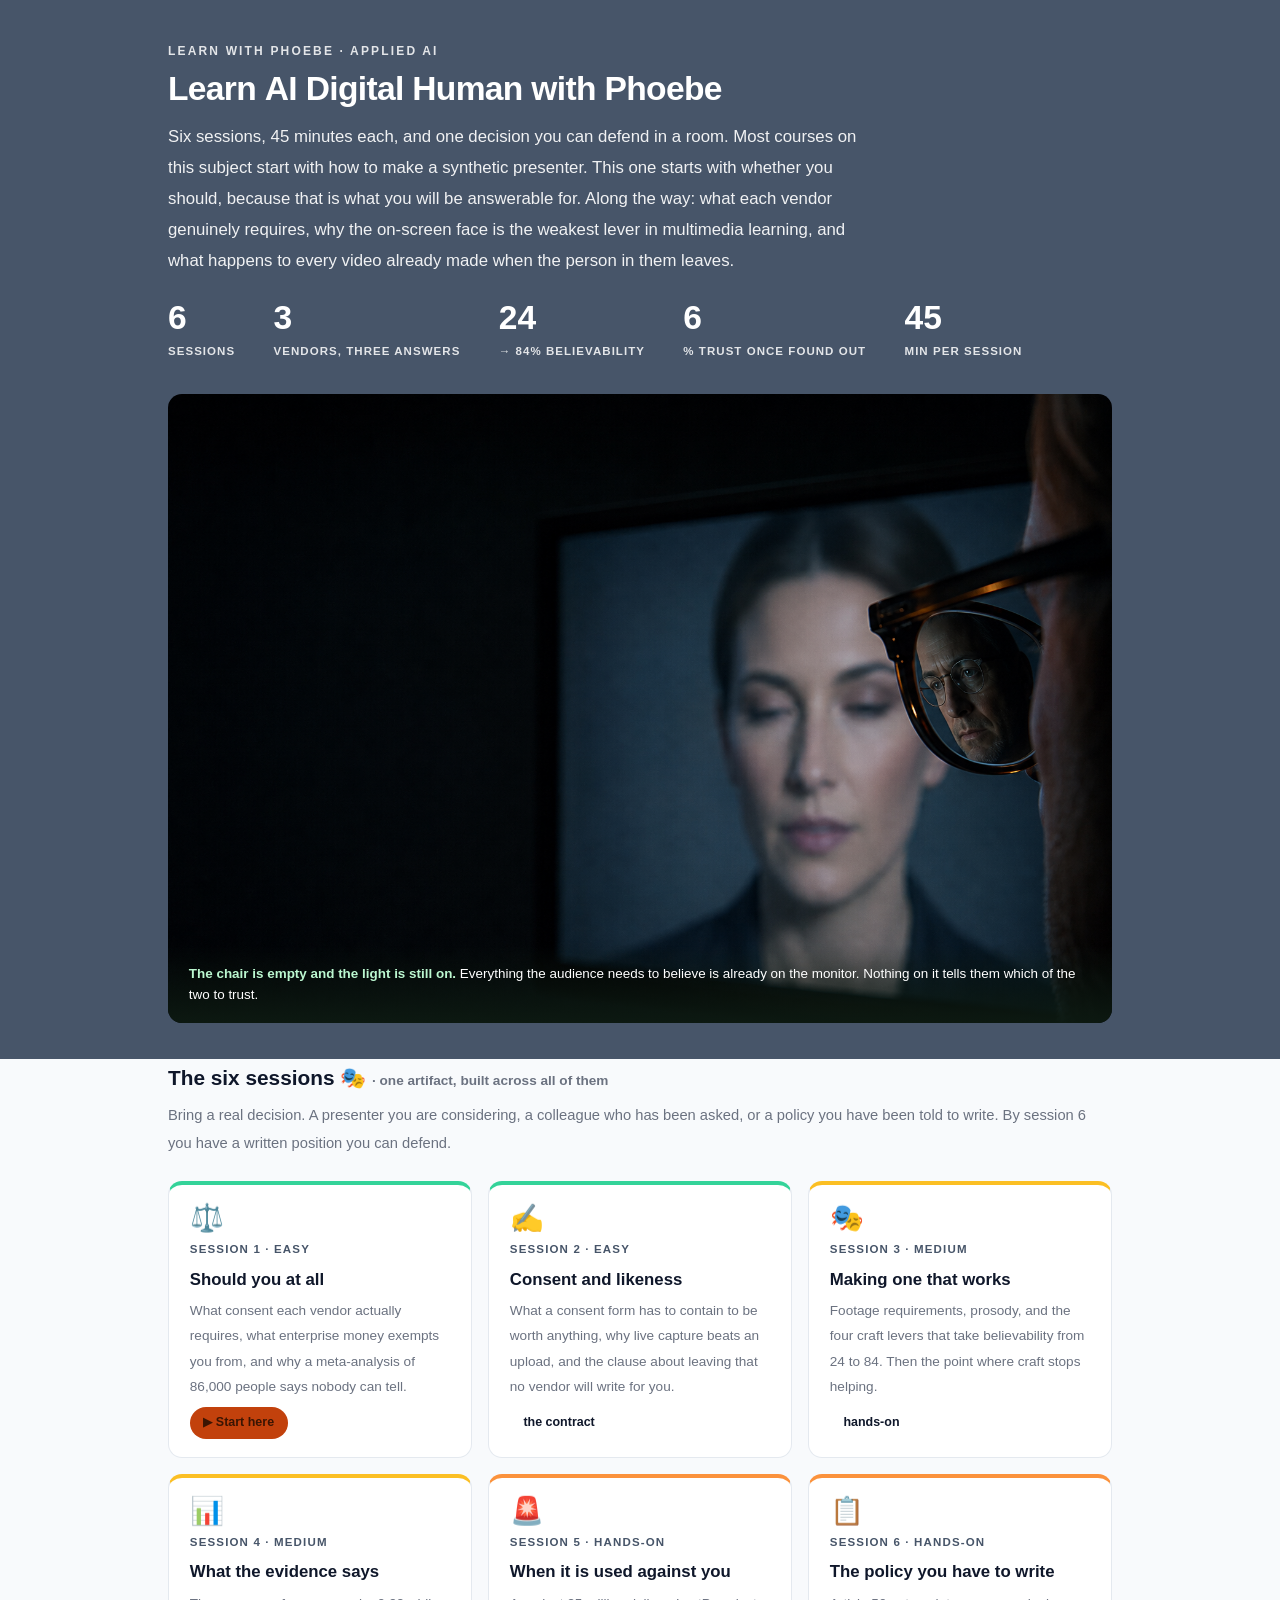
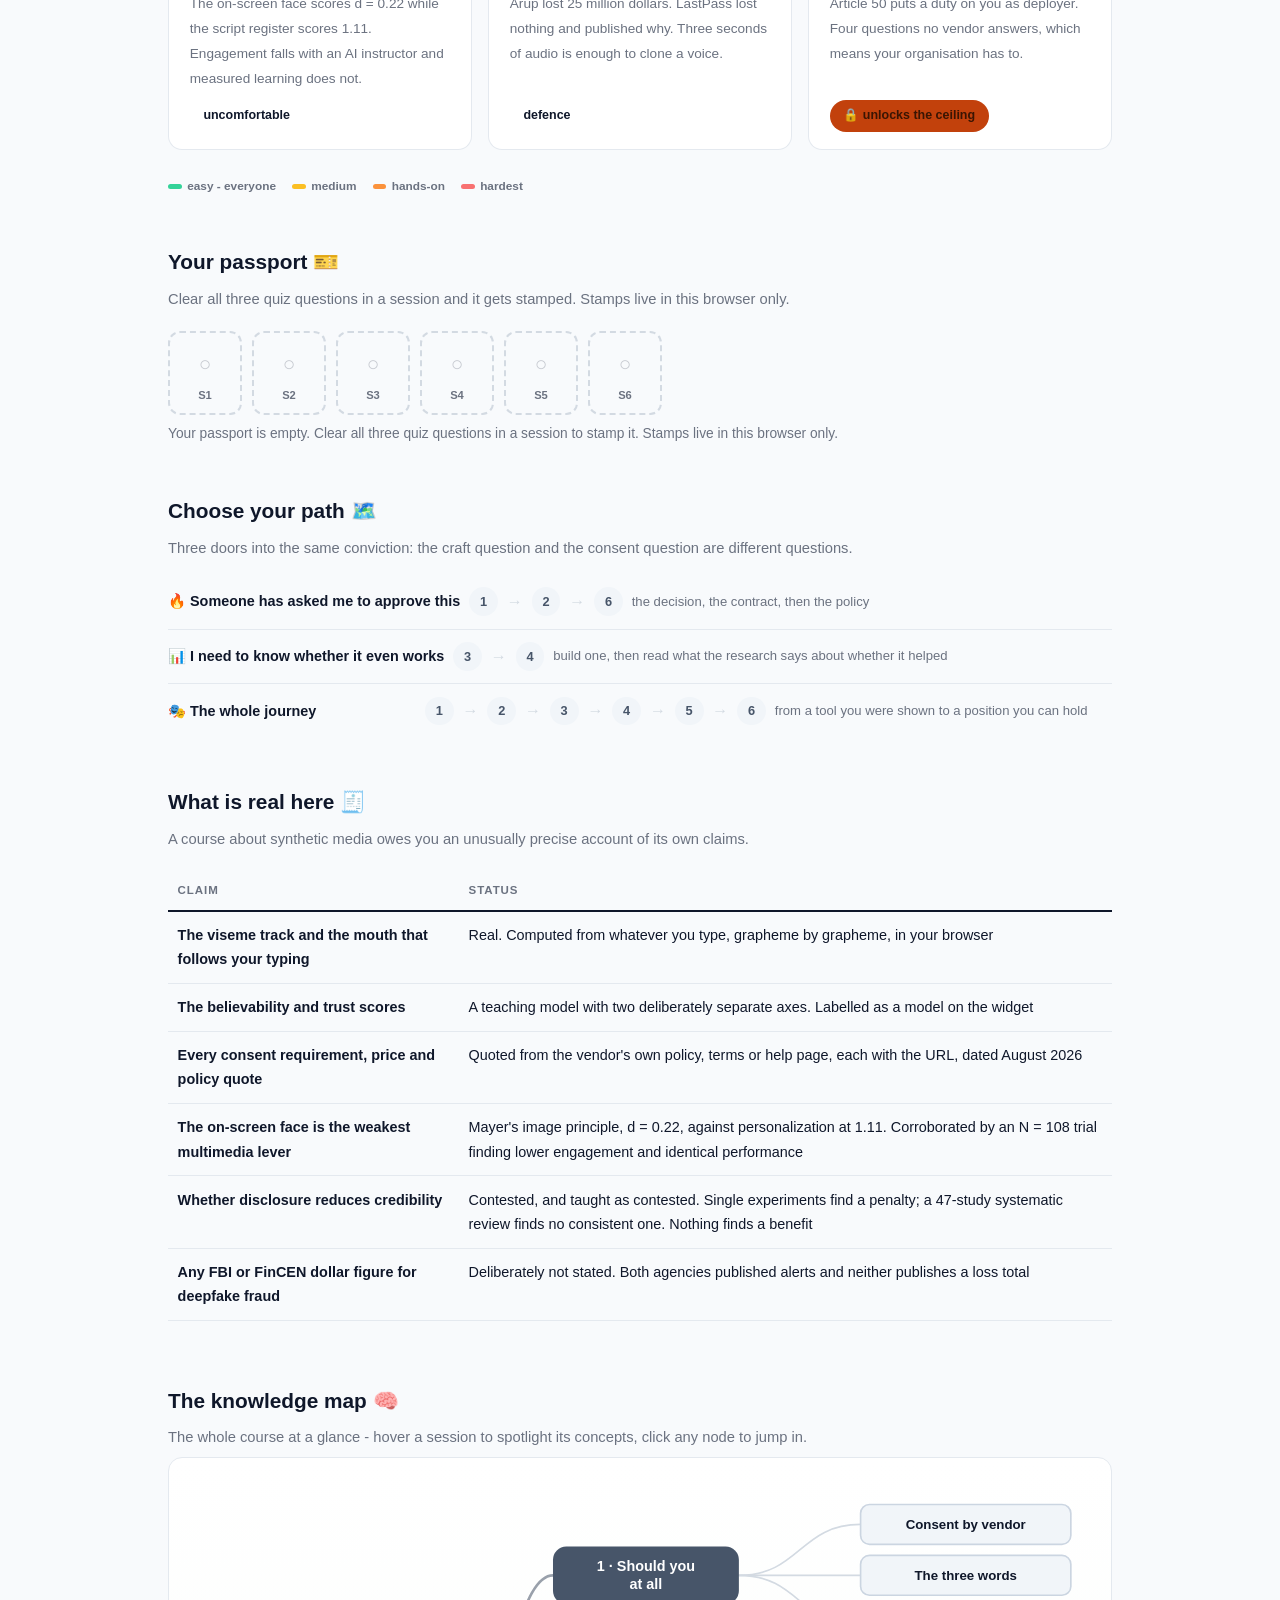
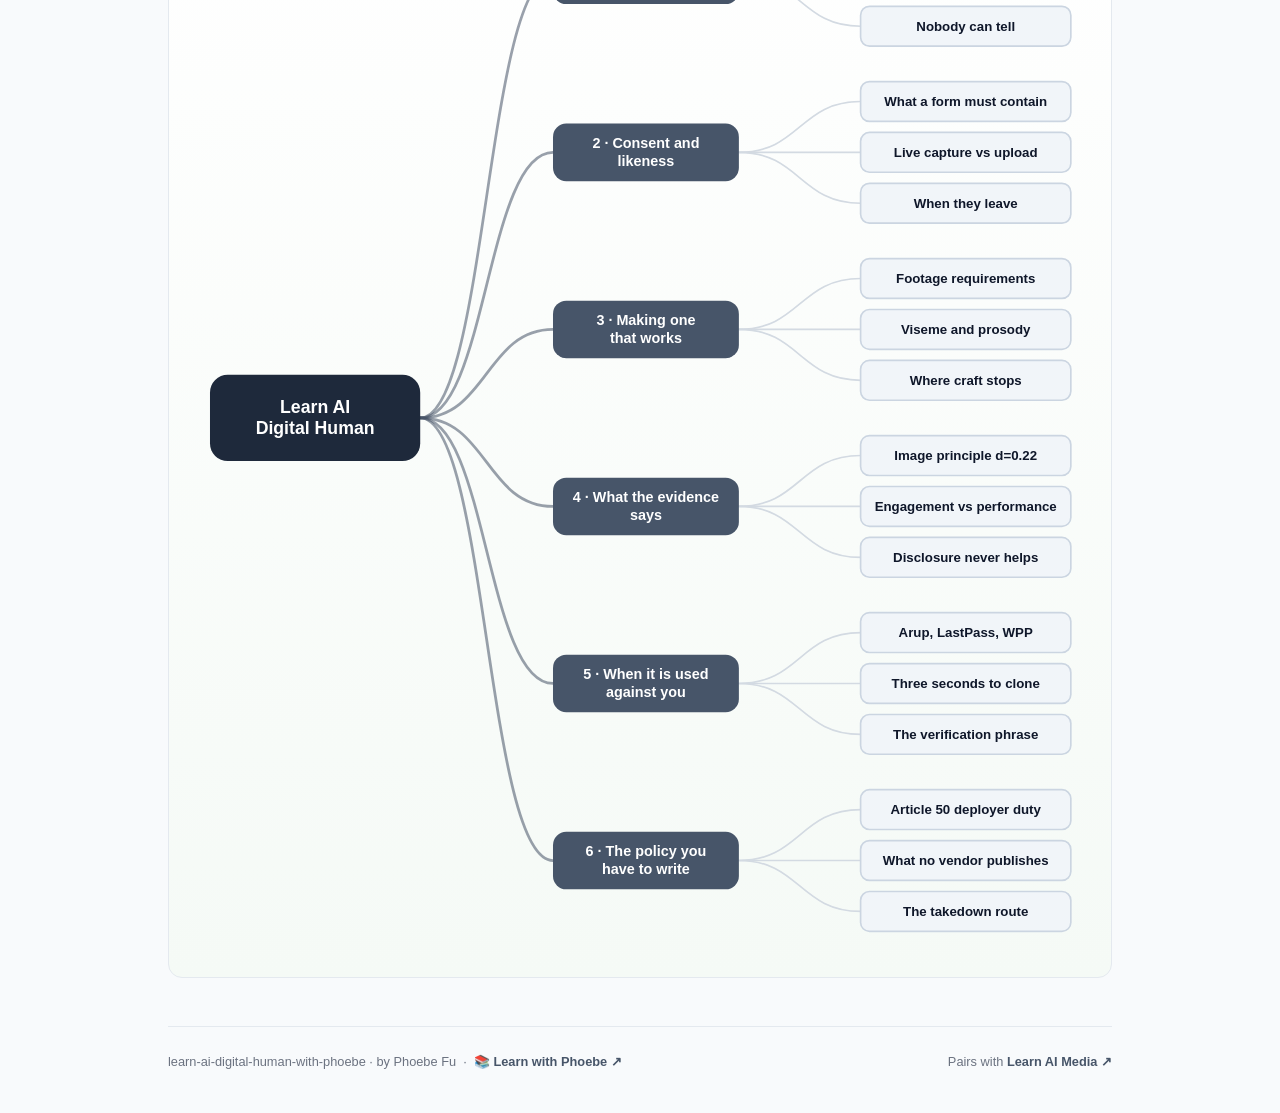
==== commit 71ad143a: "Landing page: remove the internal source-map path from the footer The landing page is the course's p" ====
--- a/index.html
+++ b/index.html
@@ -222,7 +222,7 @@
 
   <footer class="pagefoot">
     <span>learn-ai-digital-human-with-phoebe · by Phoebe Fu &nbsp;·&nbsp; 📚 <a href="https://phoebefu6.github.io/learn-with-phoebe/">Learn with Phoebe ↗</a></span>
-    <span>Pairs with <a href="https://phoebefu6.github.io/learn-ai-media-with-phoebe/">Learn AI Media ↗</a> · source map: <span class="mono">materials/official-course-map.md</span></span>
+    <span>Pairs with <a href="https://phoebefu6.github.io/learn-ai-media-with-phoebe/">Learn AI Media ↗</a></span>
   </footer>
 
 </main>
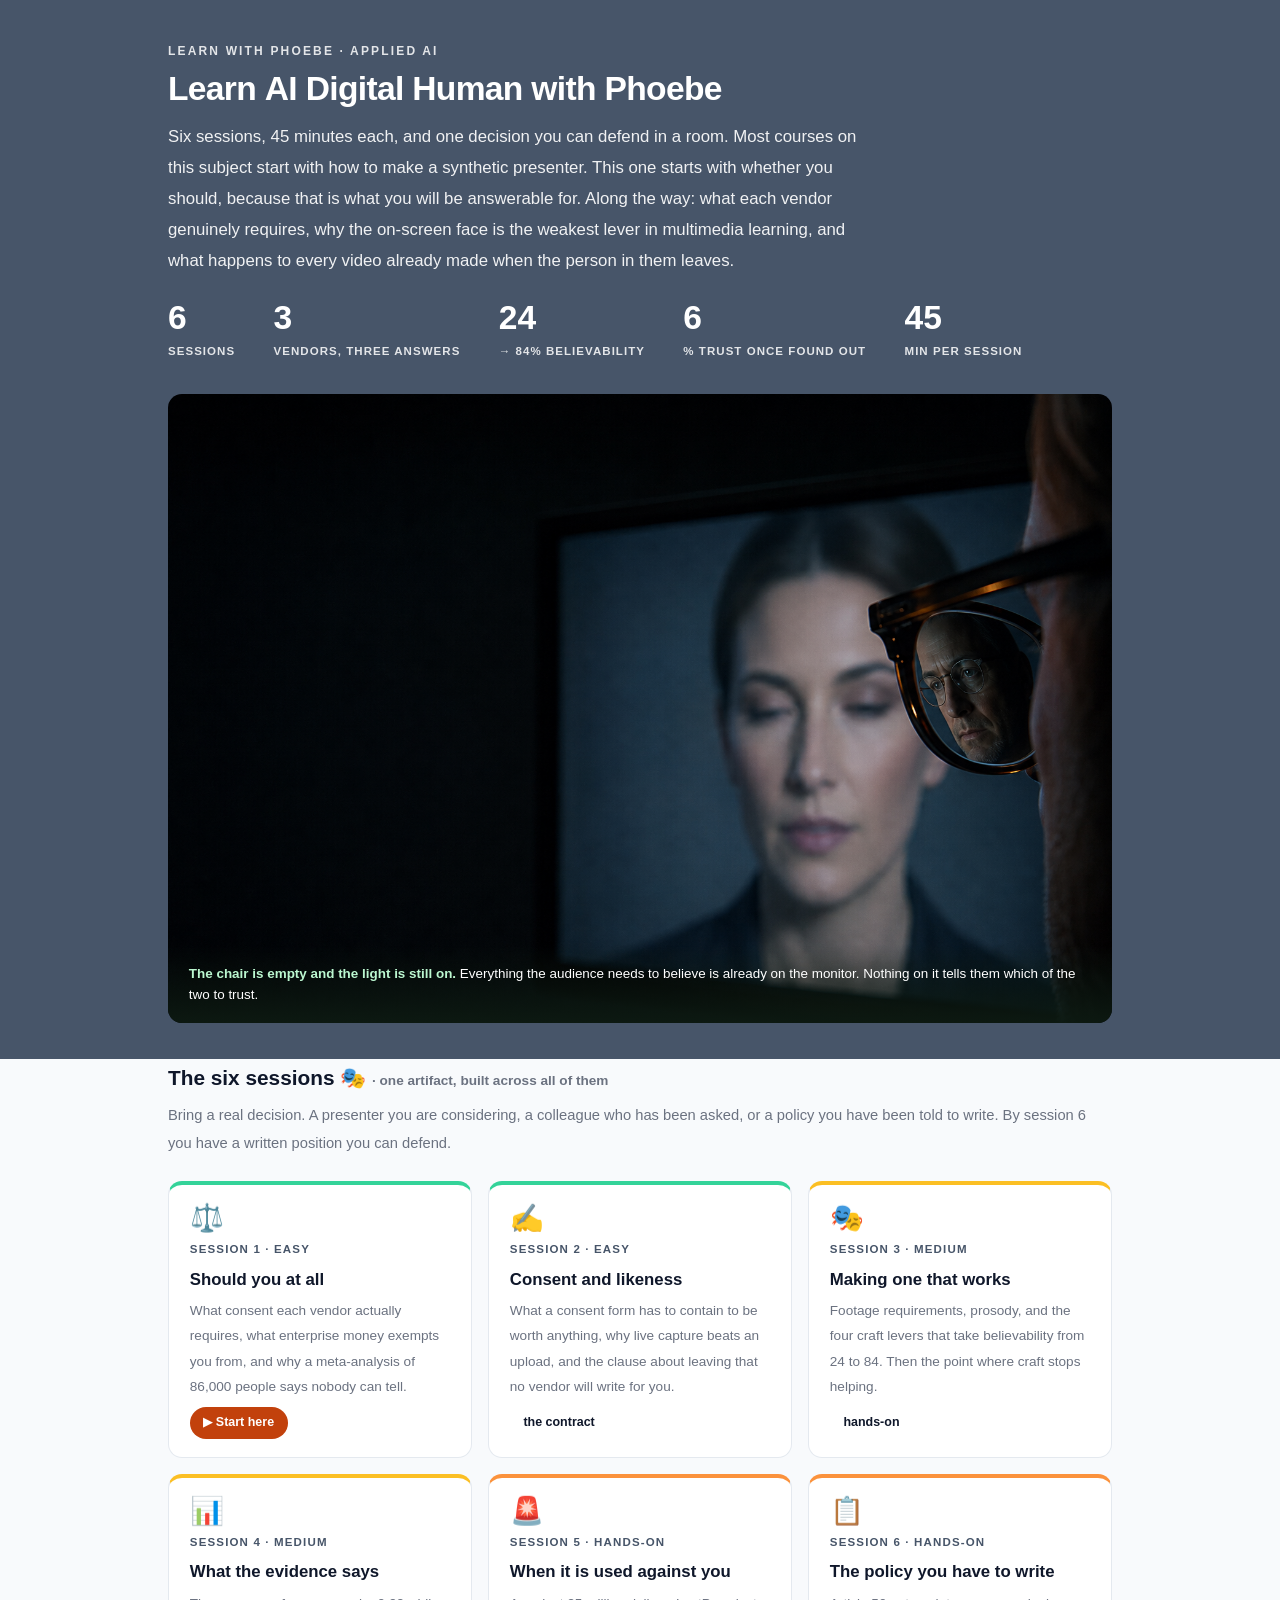
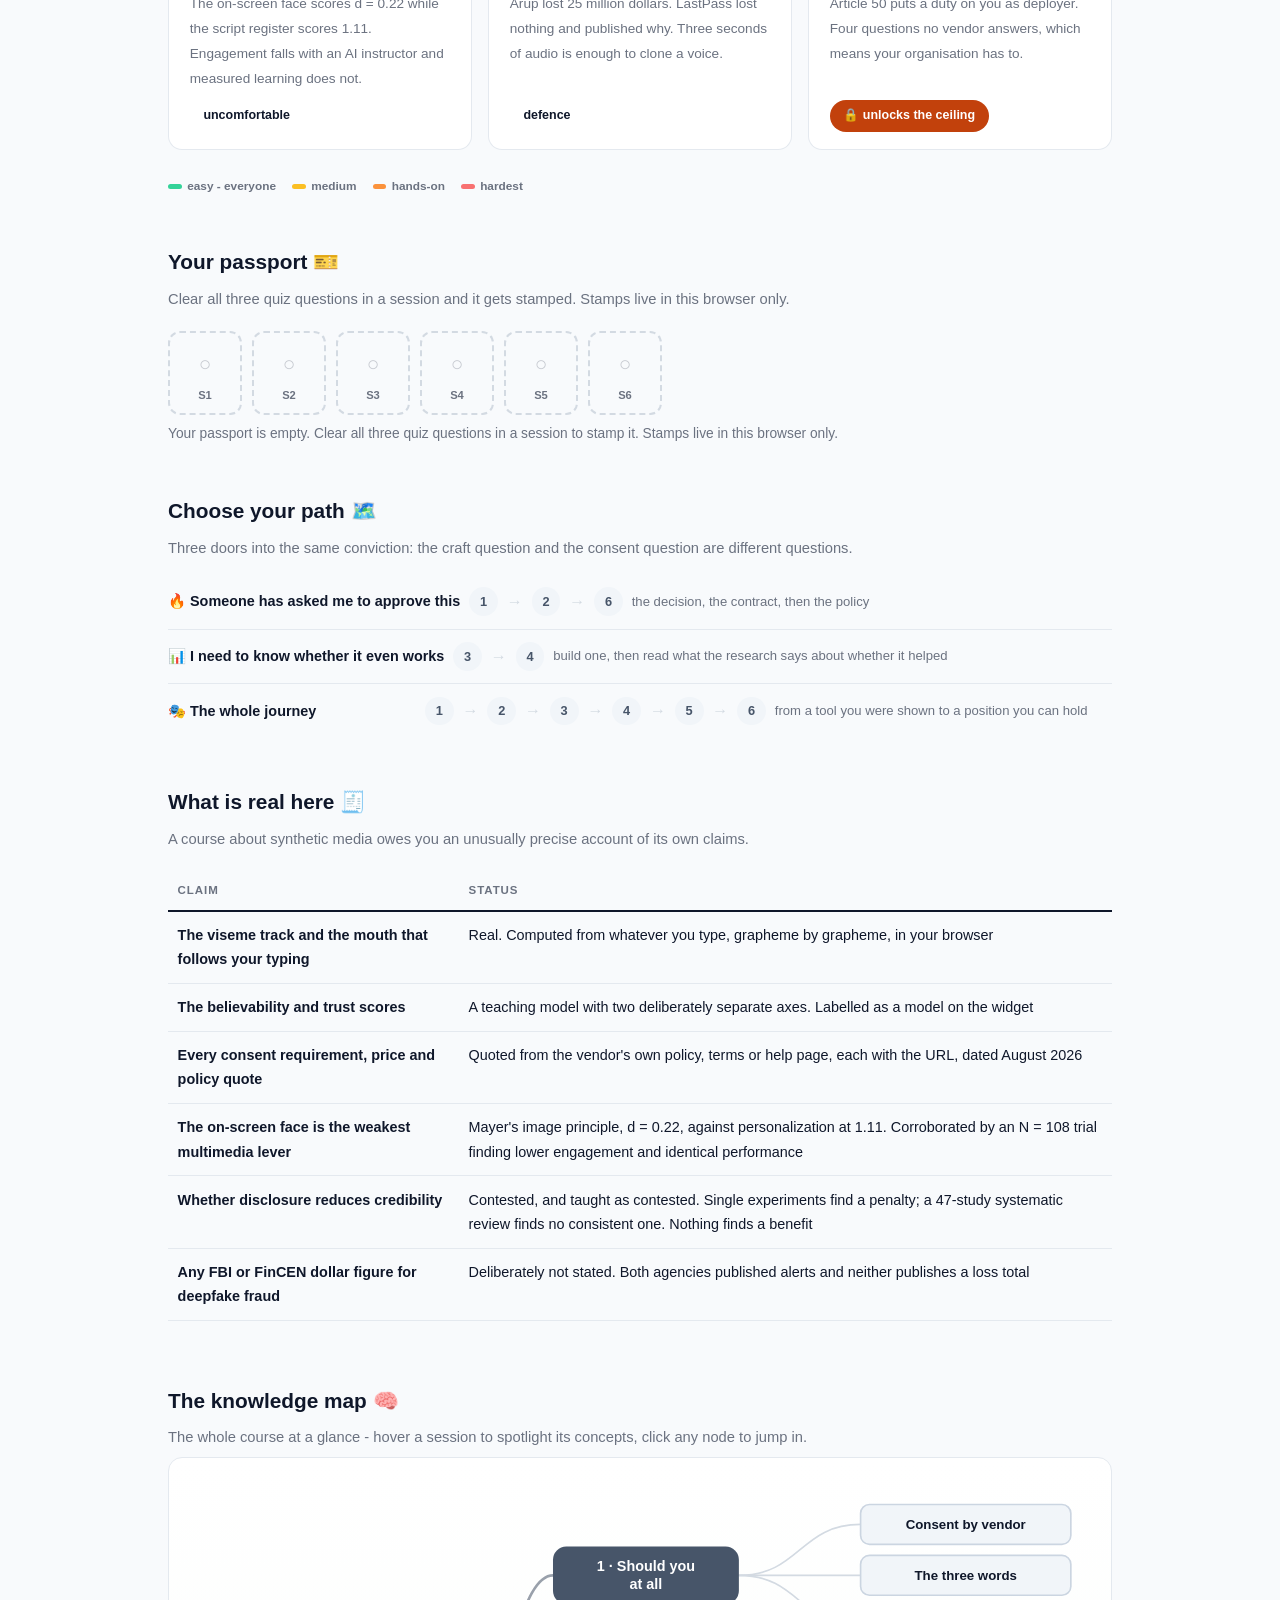
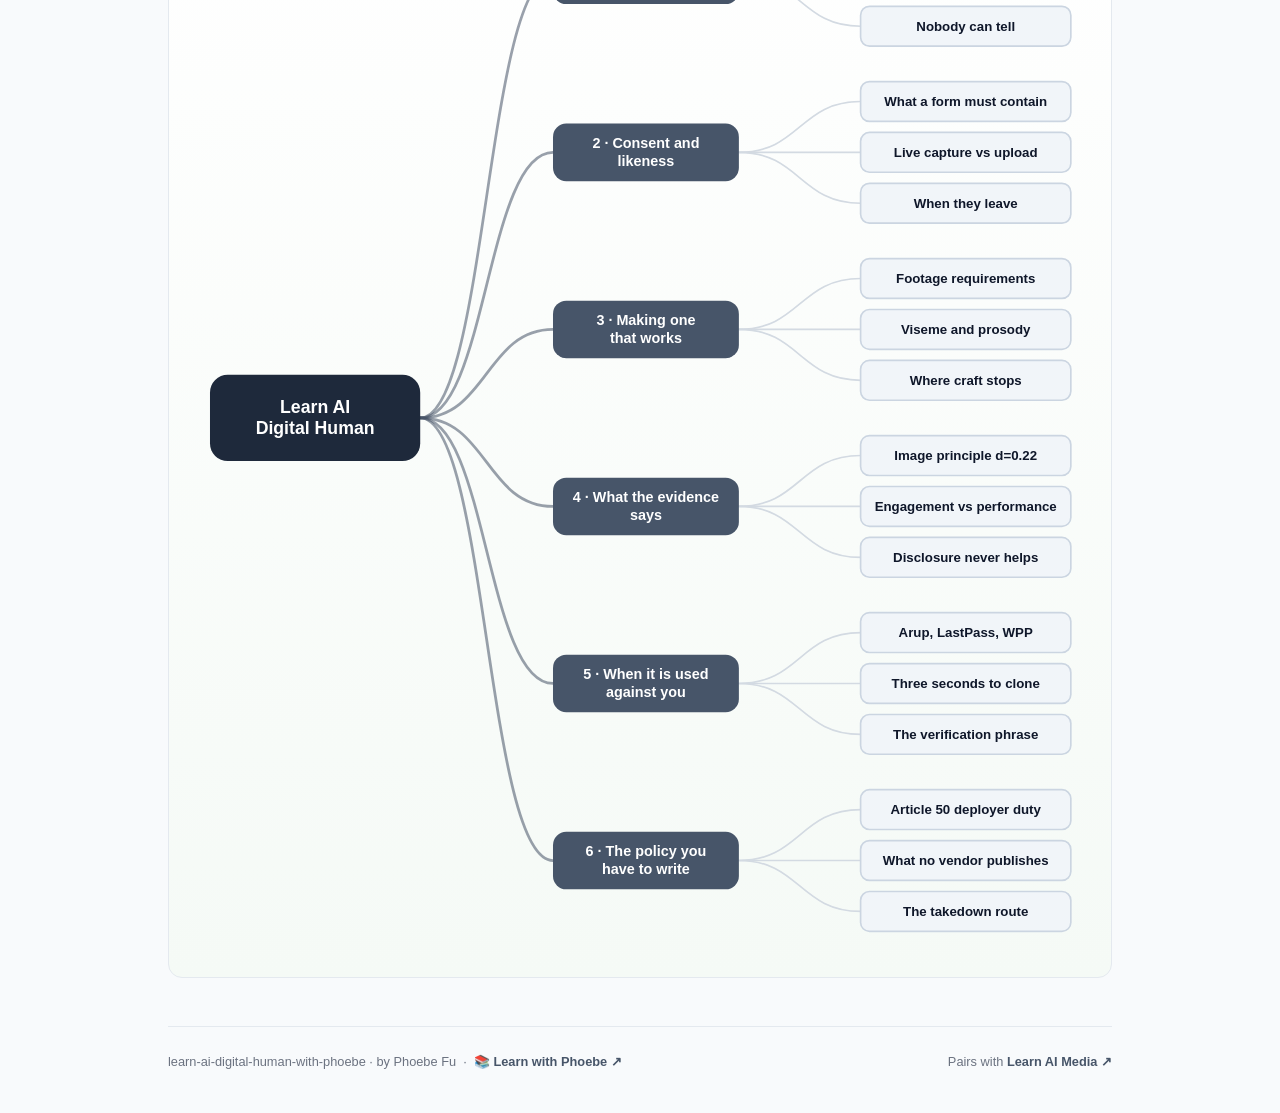
==== commit 43a8ed12: "Fix unreadable pills and labels: white text on the amber fill The "Real world" pill, build-along ste" ====
--- a/index.html
+++ b/index.html
@@ -17,7 +17,7 @@
 <meta name="twitter:image" content="https://phoebefu6.github.io/learn-ai-digital-human-with-phoebe/assets/og-cover.png">
 <!-- social:end -->
 <title>Learn AI Digital Human with Phoebe</title>
-<link rel="stylesheet" href="assets/style.css?v=3">
+<link rel="stylesheet" href="assets/style.css?v=6">
 <style>
 
   .stats-row { display: flex; gap: 2.4rem; margin-top: 1.5rem; flex-wrap: wrap; }
--- a/assets/style.css
+++ b/assets/style.css
@@ -86,8 +86,9 @@
   border-bottom: 1px solid var(--hairline);
   padding: .55rem 0;
 }
-.toolbar .wrap { display: flex; align-items: center; gap: .6rem; }
-.toolbar .crumb { font-size: .8rem; color: var(--muted); font-weight: 600; margin-right: auto; }
+.toolbar .wrap { display: flex; align-items: center; gap: .5rem; flex-wrap: nowrap; }
+.toolbar .crumb { font-size: .8rem; color: var(--muted); font-weight: 600; margin-right: auto; min-width: 0; white-space: nowrap; overflow: hidden; text-overflow: ellipsis; }
+.toolbar .btn { white-space: nowrap; flex: none; padding: .38rem .8rem; font-size: .78rem; line-height: 1.2; }
 .toolbar .crumb a { color: var(--indigo); text-decoration: none; }
 .btn {
   border: 1px solid var(--hairline);
@@ -207,7 +208,7 @@
 .pill.solid { background: var(--indigo); color: #fff; }
 .pill.light { background: var(--indigo-50); color: var(--indigo); }
 .pill.inkpill { background: var(--ink); color: #fff; }
-.pill.amber, .pill.peach { background: var(--amber); color: var(--amber-ink); }
+.pill.amber, .pill.peach { background: var(--amber); color: #fff; }
 .pill.bare { color: var(--faint); }
 
 /* ---------- 4D grid ---------- */
@@ -265,7 +266,7 @@
   padding: .15rem .7rem;
 }
 .prompt-box.bad .label { background: var(--faint); color: var(--ink); }
-.prompt-box.good .label { background: var(--amber); color: var(--amber-ink); }
+.prompt-box.good .label { background: var(--amber); color: #fff; }
 .copy-btn {
   position: absolute;
   top: .7rem;
@@ -282,16 +283,20 @@
   transition: background .15s ease;
 }
 .copy-btn:hover { background: rgba(255,255,255,.22); }
-.copy-btn.copied { background: var(--amber); border-color: var(--amber); color: var(--amber-ink); }
+.copy-btn.copied { background: var(--amber); border-color: var(--amber); color: #fff; }
 
 /* ---------- demo steps ---------- */
 .steps { counter-reset: step; margin: .6rem 0 1rem; }
 .step {
-  display: flex;
-  gap: .9rem;
+  display: grid;
+  grid-template-columns: max-content minmax(0, 1fr);
+  column-gap: .9rem;
+  row-gap: .2rem;
   padding: .85rem 0;
   border-bottom: .5px solid var(--hairline);
 }
+.step > * { grid-column: 2; min-width: 0; }
+.step > .prompt-box { margin: .8rem 0 .4rem; }
 .step:last-child { border-bottom: none; }
 .step::before {
   counter-increment: step;
@@ -330,7 +335,7 @@
 .callout.example .ex-pill {
   display: inline-block;
   background: var(--amber);
-  color: var(--amber-ink);
+  color: #fff;
   border-radius: 999px;
   padding: .15rem .7rem;
   font-size: .68rem;
@@ -672,7 +677,7 @@
   font-family: inherit; transition: all .14s ease; white-space: nowrap;
 }
 .sql-btn:hover { background: rgba(255,255,255,.2); }
-.sql-btn.sql-run { background: var(--amber); color: var(--amber-ink); border-color: var(--amber); }
+.sql-btn.sql-run { background: var(--amber); color: #fff; border-color: var(--amber); }
 .sql-btn.sql-run:hover { filter: brightness(1.05); }
 .sql-label {
   display: block;
@@ -795,7 +800,10 @@
   /* 44px tap targets */
   details.card summary { min-height: 44px; }
   .qopt { min-height: 44px; display: flex; align-items: center; padding: .7rem .9rem; }
-  .toolbar .btn, .pagefoot a { min-height: 44px; display: inline-flex; align-items: center; }
+  .toolbar .btn, .pagefoot a { min-height: 44px; display: inline-flex; align-items: center; justify-content: center; }
+  .toolbar .crumb, .toolbar #zoom-toggle { display: none; }
+  .toolbar .btn { flex: 1 1 0; padding: .3rem .4rem; font-size: .72rem; }
+  table.clean { display: block; overflow-x: auto; -webkit-overflow-scrolling: touch; }
 }
 
 @media (max-width: 640px) {
@@ -923,7 +931,7 @@
   z-index: 2;
 }
 .hs-pin:hover { transform: translate(-50%, -50%) scale(1.18); }
-.hs-pin.on { background: var(--amber); color: var(--amber-ink); }
+.hs-pin.on { background: var(--amber); color: #fff; }
 .hs-pin::before {
   content: ""; position: absolute; inset: -7px; border-radius: 999px;
   border: 2px solid var(--indigo); opacity: 0;
@@ -1069,7 +1077,7 @@
   padding: 4px 11px; border-radius: 999px;
   background: rgba(255,255,255,.15);
 }
-.stakes-read .sk-delta.good { background: var(--amber); color: var(--amber-ink); }
+.stakes-read .sk-delta.good { background: var(--amber); color: #fff; }
 .stakes-read .sk-delta.bad { background: #FCA5A5; color: #7f1d1d; }
 
 /* --- 6. scorecard: halfway self-grade ------------------ */
@@ -1105,7 +1113,7 @@
   background: var(--indigo-50); color: var(--indigo-deep);
   border: 1px solid var(--indigo-soft); cursor: default;
 }
-.pp-pill.full { background: var(--amber); color: var(--amber-ink); border-color: var(--amber); }
+.pp-pill.full { background: var(--amber); color: #fff; border-color: var(--amber); }
 .pp-strip { display: flex; gap: 10px; flex-wrap: wrap; margin: 18px 0 6px; }
 .pp-stamp {
   display: flex; flex-direction: column; align-items: center; gap: 6px;
@@ -1132,7 +1140,7 @@
   display: inline-block; margin-bottom: 7px;
   font: 800 0.68rem Inter, sans-serif; letter-spacing: .07em;
   text-transform: uppercase; padding: 3px 10px; border-radius: 999px;
-  background: var(--amber); color: var(--amber-ink);
+  background: var(--amber); color: #fff;
 }
 
 /* --- mobile floor (desktop is the product) ------------- */
@@ -1180,7 +1188,7 @@
 .dh-cell { font: 700 0.66rem ui-monospace, Menlo, monospace; padding: 3px 6px; border-radius: 5px;
   background: var(--indigo-50); color: var(--indigo-deep); transition: all .1s linear; }
 .dh-cell.rest { background: var(--paper); color: var(--faint); }
-.dh-cell.now { background: var(--amber); color: var(--amber-ink); transform: scale(1.18); }
+.dh-cell.now { background: var(--amber); color: #fff; transform: scale(1.18); }
 .dh-panel { border: 1px solid var(--hairline); border-radius: var(--radius); background: #fff; overflow: hidden; }
 .dh-phead { display: flex; align-items: center; gap: 10px; flex-wrap: wrap;
   padding: 13px 16px; background: var(--indigo-50); border-bottom: 1px solid var(--hairline); }
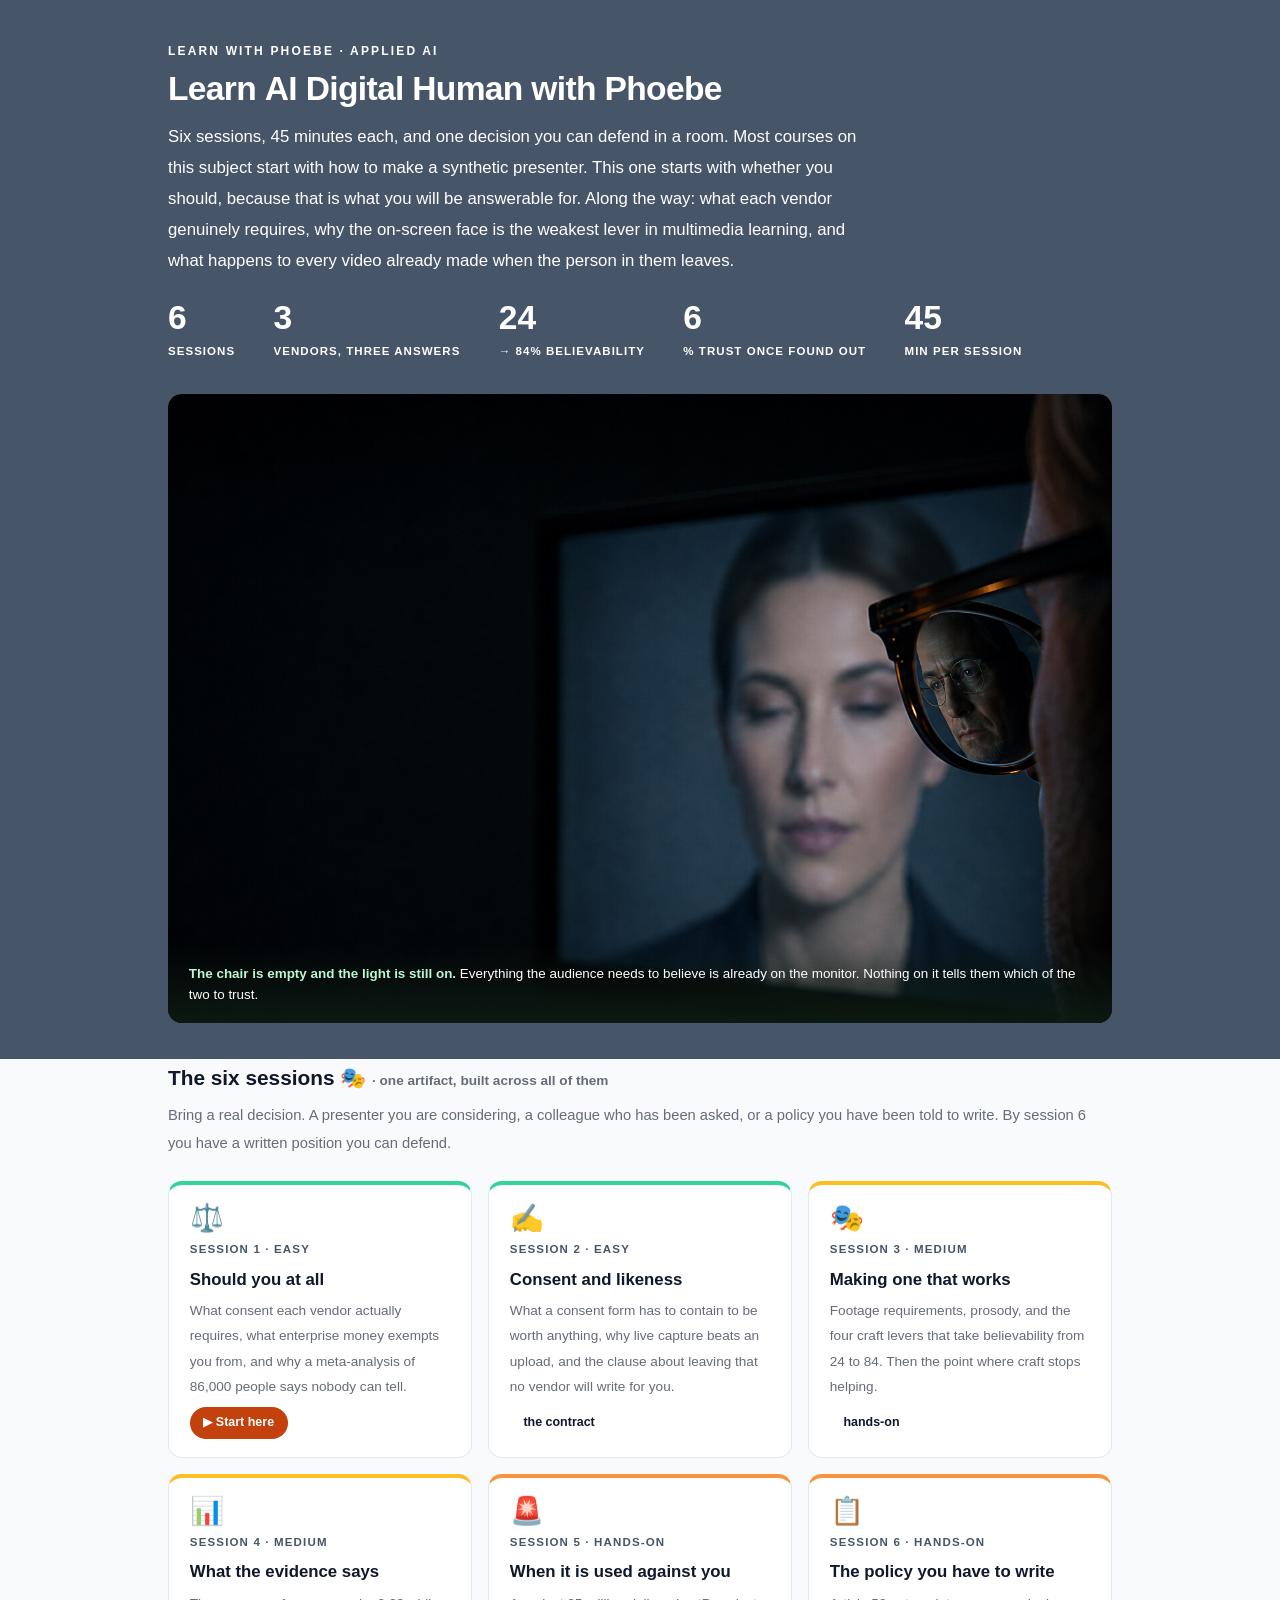
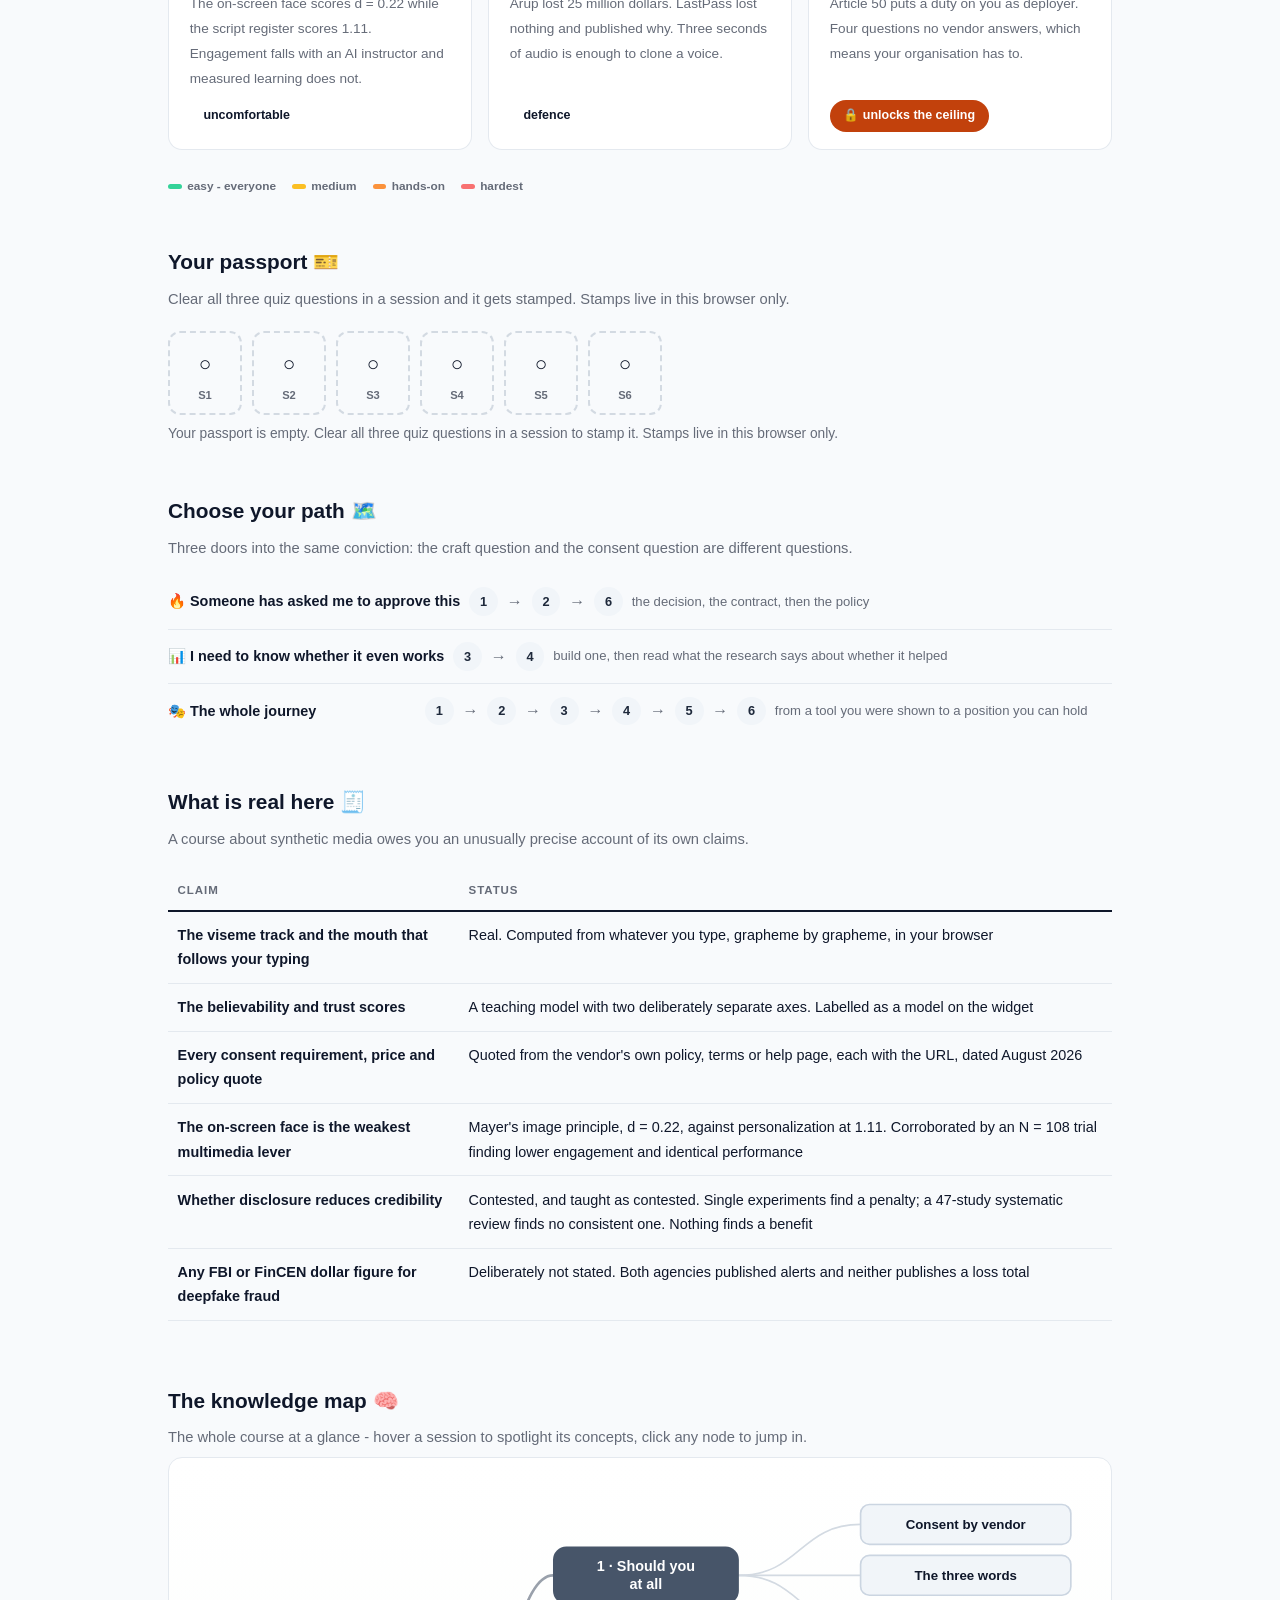
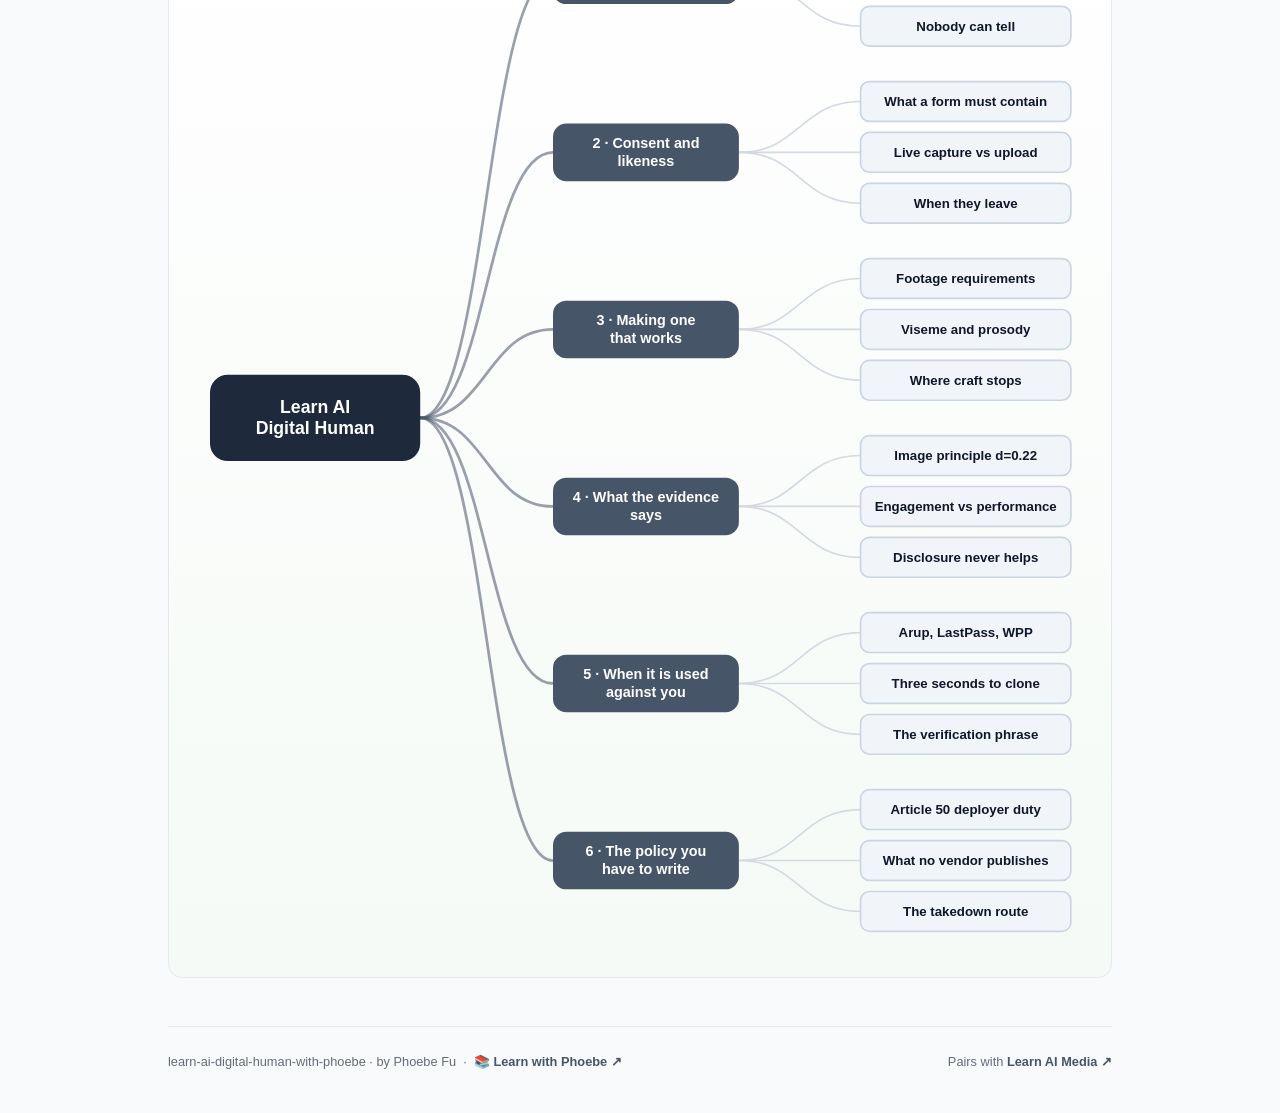
==== commit 79724ec3: "Light surfaces everywhere: lightbox, cheat panel, code boxes; contrast and phone-width fixes Every d" ====
--- a/index.html
+++ b/index.html
@@ -17,12 +17,12 @@
 <meta name="twitter:image" content="https://phoebefu6.github.io/learn-ai-digital-human-with-phoebe/assets/og-cover.png">
 <!-- social:end -->
 <title>Learn AI Digital Human with Phoebe</title>
-<link rel="stylesheet" href="assets/style.css?v=6">
+<link rel="stylesheet" href="assets/style.css?v=23">
 <style>
 
   .stats-row { display: flex; gap: 2.4rem; margin-top: 1.5rem; flex-wrap: wrap; }
   .stat b { display: block; font-size: 2.1rem; font-weight: 800; line-height: 1.05; font-variant-numeric: tabular-nums; }
-  .stat span { font-size: .72rem; opacity: .85; text-transform: uppercase; letter-spacing: .09em; font-weight: 600; }
+  .stat span { font-size: .72rem; opacity: 1; text-transform: uppercase; letter-spacing: .09em; font-weight: 600; }
 
   .course-grid { display: grid; grid-template-columns: repeat(auto-fit, minmax(17rem, 1fr)); gap: 1rem; margin-top: 1.5rem; }
   .course-card {
@@ -55,9 +55,9 @@
   .path { display: flex; gap: .55rem; align-items: center; padding: .75rem 0; border-bottom: .5px solid var(--hairline); flex-wrap: wrap; }
   .path:last-child { border-bottom: none; }
   .path b { min-width: 15.5rem; font-size: .9rem; }
-  .path .pstep { background: var(--indigo-50); color: var(--indigo); border-radius: 999px; padding: .16rem .68rem; font-weight: 700; font-size: .8rem; text-decoration: none; transition: all .12s ease; }
+  .path .pstep { background: var(--indigo-50); color: var(--indigo-deep); border-radius: 999px; padding: .16rem .68rem; font-weight: 700; font-size: .8rem; text-decoration: none; transition: all .12s ease; }
   .path .pstep:hover { background: var(--indigo); color: #fff; }
-  .path .parr { color: var(--faint); font-weight: 700; }
+  .path .parr { color: var(--muted); font-weight: 700; }
 
   .mm-section { margin-top: 1.6rem; }
   .mm-section h2 { font-size: 1.3rem; font-weight: 800; margin-bottom: .2rem; }
@@ -350,6 +350,6 @@
 };
 </script>
 <script src="assets/mindmap.js?v=1"></script>
-<script src="assets/app.js?v=1"></script>
+<script src="assets/app.js?v=23"></script>
 </body>
 </html>
--- a/assets/style.css
+++ b/assets/style.css
@@ -3,21 +3,22 @@
    (CSS var names still read --indigo/--amber; they hold SQL-blue values.) */
 
 :root {
+  --faint-text: #576C84;
   --indigo: #475569;
   --indigo-deep: #1E293B;
   --indigo-mid: #64748B;
   --indigo-soft: #CBD5E1;
   --indigo-50: #F1F5F9;
   --ink: #0F172A;
-  --muted: #6B7280;
+  --muted: #656B78;
   --faint: #D3DAE2;
   --hairline: #E4E9EF;
   --amber: #C2410C;
   --amber-ink: #3A1503;
   --amber-50: #FEF0E7;
   --paper: #F8FAFC;
-  --code-bg: #0B121C;
-  --code-ink: #DDE5EE;
+  --code-bg: #F1F5F9;
+  --code-ink: #0F172A;
   --radius: 14px;
 }
 
@@ -47,7 +48,7 @@
   font-size: .75rem;
   letter-spacing: .18em;
   text-transform: uppercase;
-  opacity: .85;
+  opacity: 1;
   font-weight: 600;
 }
 .masthead h1 {
@@ -58,7 +59,7 @@
   letter-spacing: -.02em;
 }
 .masthead h1 .accent { color: inherit; }
-.masthead .sub { font-size: 1.05rem; opacity: .92; max-width: 44rem; }
+.masthead .sub { font-size: 1.05rem; opacity: 1; max-width: 44rem; }
 
 .chip-row { display: flex; flex-wrap: wrap; gap: .5rem; margin-top: 1.1rem; }
 .chip {
@@ -72,7 +73,7 @@
   white-space: nowrap;
 }
 .chip.level { background: #fff; color: var(--indigo); }
-.chip.audience { background: rgba(255,255,255,.16); color: #fff; border: 1px solid rgba(255,255,255,.35); }
+.chip.audience { background: rgba(255,255,255,.08); color: #fff; border: 1px solid rgba(255,255,255,.35); }
 .chip.time { background: var(--ink); color: #fff; font-variant-numeric: tabular-nums; }
 
 
@@ -209,7 +210,7 @@
 .pill.light { background: var(--indigo-50); color: var(--indigo); }
 .pill.inkpill { background: var(--ink); color: #fff; }
 .pill.amber, .pill.peach { background: var(--amber); color: #fff; }
-.pill.bare { color: var(--faint); }
+.pill.bare { color: var(--muted); }
 
 /* ---------- 4D grid ---------- */
 .grid-2 { display: grid; grid-template-columns: repeat(auto-fit, minmax(15rem, 1fr)); gap: .8rem; margin: .5rem 0 1rem; }
@@ -238,10 +239,11 @@
 table.clean td:first-child { font-weight: 600; }
 
 /* ---------- prompt boxes ---------- */
-.prompt-box {
+.prompt-box{
   position: relative;
-  background: var(--code-bg);
-  color: var(--code-ink);
+  background: #F1F5F9;
+  border: 1px solid #E4E9EF;
+  color: #0F172A;
   border-radius: var(--radius);
   padding: 1.1rem 1.2rem;
   margin: 1rem 0 1.2rem;
@@ -251,12 +253,12 @@
   white-space: pre-wrap;
   word-break: break-word;
 }
-.prompt-box .label {
+.prompt-box .label{
   position: absolute;
   top: -0.7rem;
   left: 1rem;
-  background: var(--indigo);
-  color: #fff;
+  background: #475569;
+  color: #FFFFFF;
   font-family: "Inter", -apple-system, sans-serif;
   font-size: .68rem;
   font-weight: 700;
@@ -267,13 +269,13 @@
 }
 .prompt-box.bad .label { background: var(--faint); color: var(--ink); }
 .prompt-box.good .label { background: var(--amber); color: #fff; }
-.copy-btn {
+.copy-btn{
   position: absolute;
   top: .7rem;
   right: .7rem;
-  background: rgba(255,255,255,.1);
-  border: 1px solid rgba(255,255,255,.25);
-  color: #fff;
+  background: #FFFFFF;
+  border: 1px solid #E4E9EF;
+  color: #0F172A;
   border-radius: 999px;
   padding: .25rem .8rem;
   font-size: .72rem;
@@ -282,7 +284,7 @@
   font-family: "Inter", -apple-system, sans-serif;
   transition: background .15s ease;
 }
-.copy-btn:hover { background: rgba(255,255,255,.22); }
+.copy-btn:hover { background: #E4E9EF; }
 .copy-btn.copied { background: var(--amber); border-color: var(--amber); color: #fff; }
 
 /* ---------- demo steps ---------- */
@@ -372,11 +374,11 @@
   gap: .4rem;
 }
 
-.lightbox {
+.lightbox{
   position: fixed;
   inset: 0;
   z-index: 100;
-  background: rgba(15,23,42,.9);
+  background: rgba(248,250,252,.97);
   display: none;
   align-items: center;
   justify-content: center;
@@ -384,8 +386,10 @@
   cursor: zoom-out;
 }
 .lightbox.open { display: flex; }
-.lightbox .inner {
+.lightbox .inner{
   background: #fff;
+  border: 1px solid #E4E9EF;
+  box-shadow: 0 10px 40px rgba(15,23,42,.14);
   border-radius: var(--radius);
   padding: 2rem;
   max-width: 94vw;
@@ -393,13 +397,12 @@
   overflow: auto;
 }
 .lightbox .inner svg, .lightbox .inner img { width: min(88vw, 70rem); height: auto; }
-.lightbox .close-hint {
+.lightbox .close-hint{
   position: fixed;
   top: 1rem; right: 1.4rem;
-  color: #fff;
+  color: #0F172A;
   font-size: .8rem;
   font-weight: 600;
-  opacity: .8;
 }
 
 /* ---------- courses covered ---------- */
@@ -418,19 +421,20 @@
 .covered-row .note { margin-left: auto; color: var(--muted); font-size: .78rem; text-align: right; }
 
 /* ---------- cheat sheet footer ---------- */
-.cheat {
-  background: var(--ink);
-  color: #fff;
+.cheat{
+  background: #F1F5F9;
+  border: 1px solid #E4E9EF;
+  color: #0F172A;
   border-radius: var(--radius);
   padding: 1.6rem 1.6rem 1.3rem;
   margin-top: 3rem;
 }
 .cheat h3 { font-size: 1.1rem; margin-bottom: 1rem; }
-.cheat h3 span { color: var(--indigo-soft); }
+.cheat h3 span { color: #475569; }
 .cheat .grid-2 { gap: 1rem; }
 .cheat .cheat-item { border-left: 3px solid var(--indigo-mid); padding-left: .8rem; }
-.cheat .cheat-item b { display: block; font-size: .85rem; color: var(--indigo-soft); }
-.cheat .cheat-item span { font-size: .82rem; opacity: .85; }
+.cheat .cheat-item b { display: block; font-size: .85rem; color: #1E293B; }
+.cheat .cheat-item span { font-size: .82rem; color: #0F172A; }
 
 footer.pagefoot {
   border-top: 1px solid var(--hairline);
@@ -525,7 +529,7 @@
   margin-top: 1.1rem;
   flex-wrap: wrap;
 }
-.journey .jlabel { font-size: .7rem; font-weight: 700; text-transform: uppercase; letter-spacing: .09em; opacity: .8; margin-right: .3rem; }
+.journey .jlabel { font-size: .7rem; font-weight: 700; text-transform: uppercase; letter-spacing: .09em; opacity: 1; margin-right: .3rem; }
 .journey a {
   width: 1.7rem; height: 1.7rem;
   border-radius: 999px;
@@ -1123,7 +1127,7 @@
   transition: all .18s ease;
 }
 .pp-stamp:hover { border-color: var(--indigo-soft); }
-.pp-stamp i { font-size: 1.3rem; font-style: normal; opacity: .35; }
+.pp-stamp i { font-size: 1.3rem; font-style: normal; opacity: 1; }
 .pp-stamp b { font: 800 0.7rem Inter, sans-serif; }
 .pp-stamp.got {
   border-style: solid; border-color: var(--indigo);
@@ -1187,7 +1191,7 @@
 .dh-track { display: flex; flex-wrap: wrap; gap: 3px; }
 .dh-cell { font: 700 0.66rem ui-monospace, Menlo, monospace; padding: 3px 6px; border-radius: 5px;
   background: var(--indigo-50); color: var(--indigo-deep); transition: all .1s linear; }
-.dh-cell.rest { background: var(--paper); color: var(--faint); }
+.dh-cell.rest { background: var(--paper); color: var(--faint-text); }
 .dh-cell.now { background: var(--amber); color: #fff; transform: scale(1.18); }
 .dh-panel { border: 1px solid var(--hairline); border-radius: var(--radius); background: #fff; overflow: hidden; }
 .dh-phead { display: flex; align-items: center; gap: 10px; flex-wrap: wrap;
@@ -1281,3 +1285,28 @@
 }
 
 .callout.warn { background: #FEF2F2; border-left: 4px solid #B91C1C; }
+
+/* layout-patch-3: phone-width overflow (2026-10-10) */
+.sql-bar { flex-wrap: wrap; }
+@media (max-width: 480px) {
+  .covered-row { flex-wrap: wrap; }
+  .covered-row .note { margin-left: 0; text-align: left; flex-basis: 100%; }
+  details.card summary { flex-wrap: wrap; }
+  details.card summary .mini { white-space: normal; }
+  .wk, .sqlbox, .prompt-box, pre { max-width: 100%; overflow-x: auto; }
+  .mono, code, strong, .note { overflow-wrap: anywhere; }
+  select, input[type=range], label { max-width: 100%; }
+  canvas, svg, img { max-width: 100%; height: auto; }
+  .tree-kids, .tree-node-wrap, .tree-node, .rb-night, .al-row, .gd-field, .tl-row, .sl-row { max-width: 100%; overflow-x: auto; }
+  .tl-cols, .sl-cols, .bb-cols, .ev-cols, [class$="-cols"] { grid-template-columns: 1fr !important; display: grid; }
+  .tl-cols > *, .sl-cols > *, [class$="-cols"] > * { min-width: 0; max-width: 100%; }
+  .mono { white-space: normal; }
+  .er-w, .bb-lab, .tl-lev, .sl-lev { max-width: 100%; white-space: normal; }
+}
+/* contrast-patch-2b */
+.cheat a { color: var(--indigo-deep, var(--ink)); }
+.chip.audience { background: transparent; border-color: rgba(255,255,255,.55); }
+.masthead a, .masthead .sub a { color: #fff; text-decoration: underline; text-underline-offset: 2px; }
+.prompt-box b, .prompt-box strong { color: var(--indigo-deep, var(--ink)); }
+.prompt-box span, .prompt-box em, .prompt-box i { color: inherit; }
+.pp-stamp i { color: var(--ink); }
